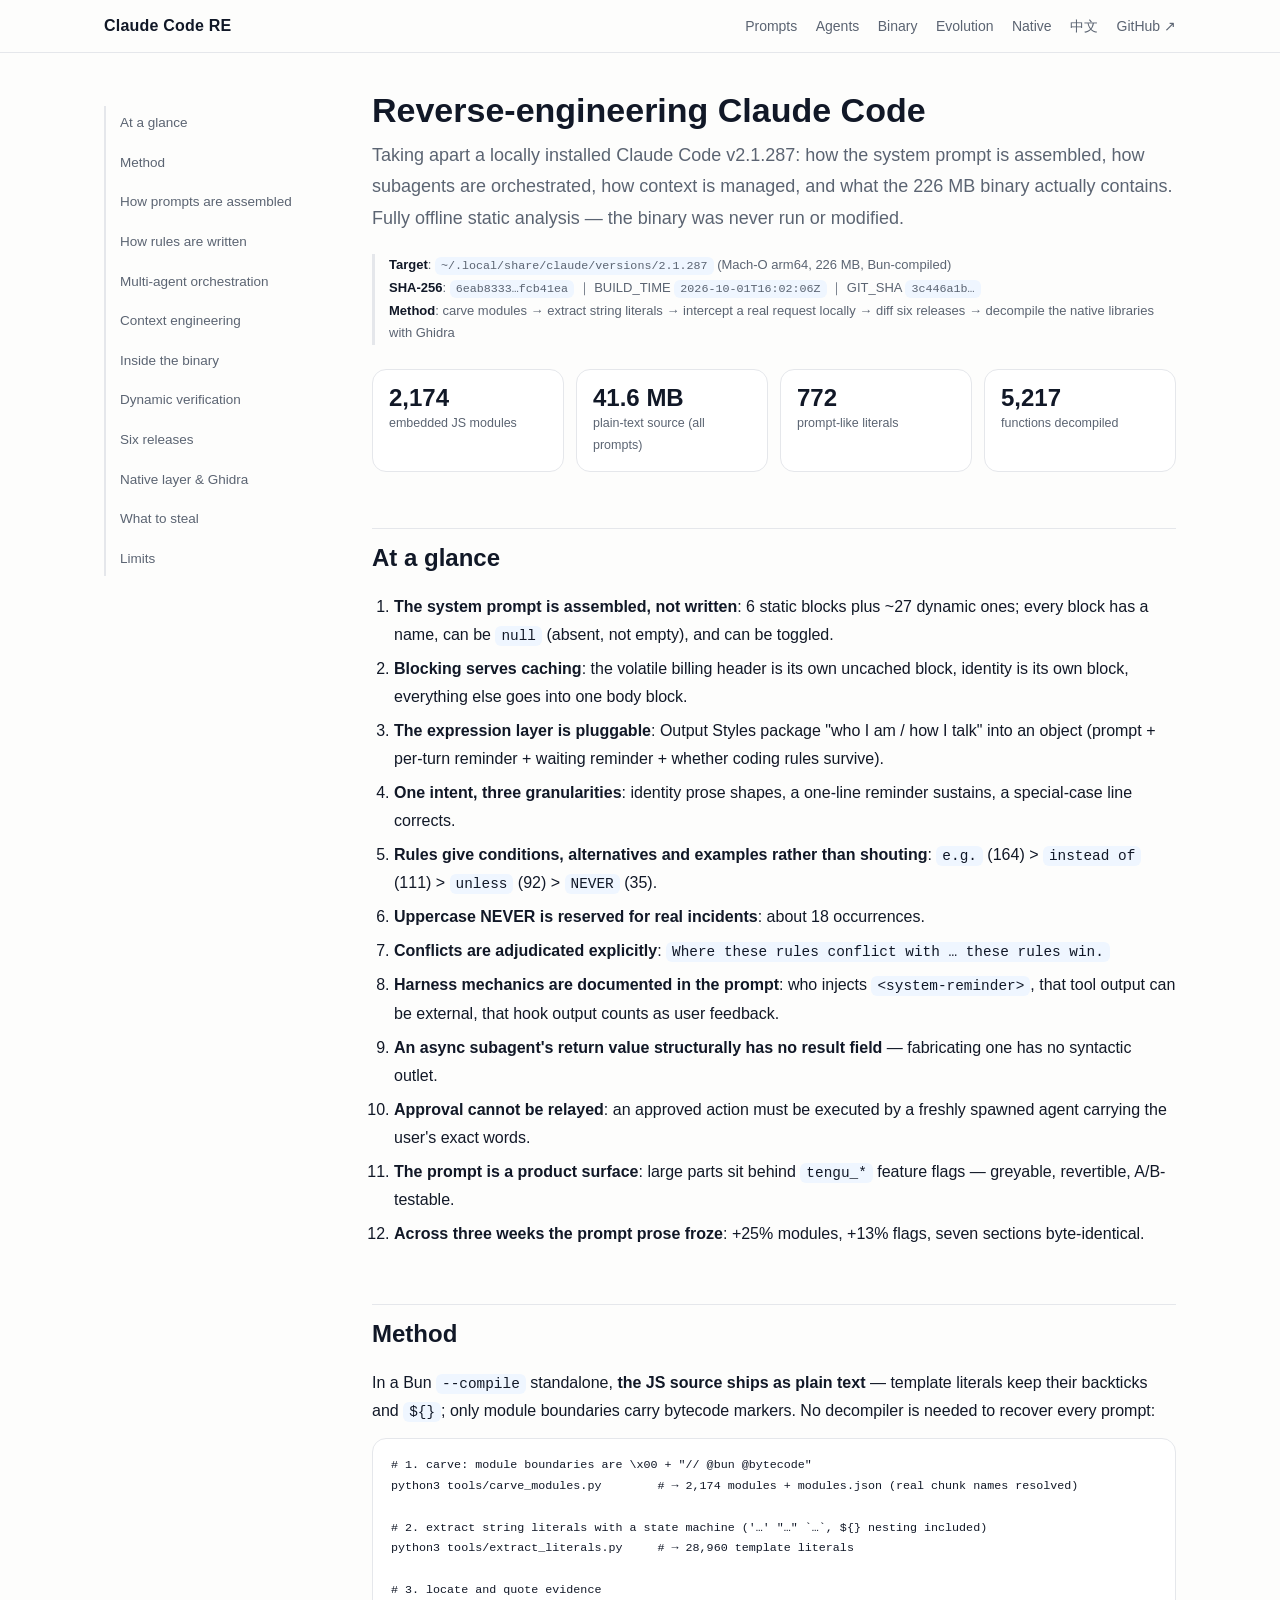
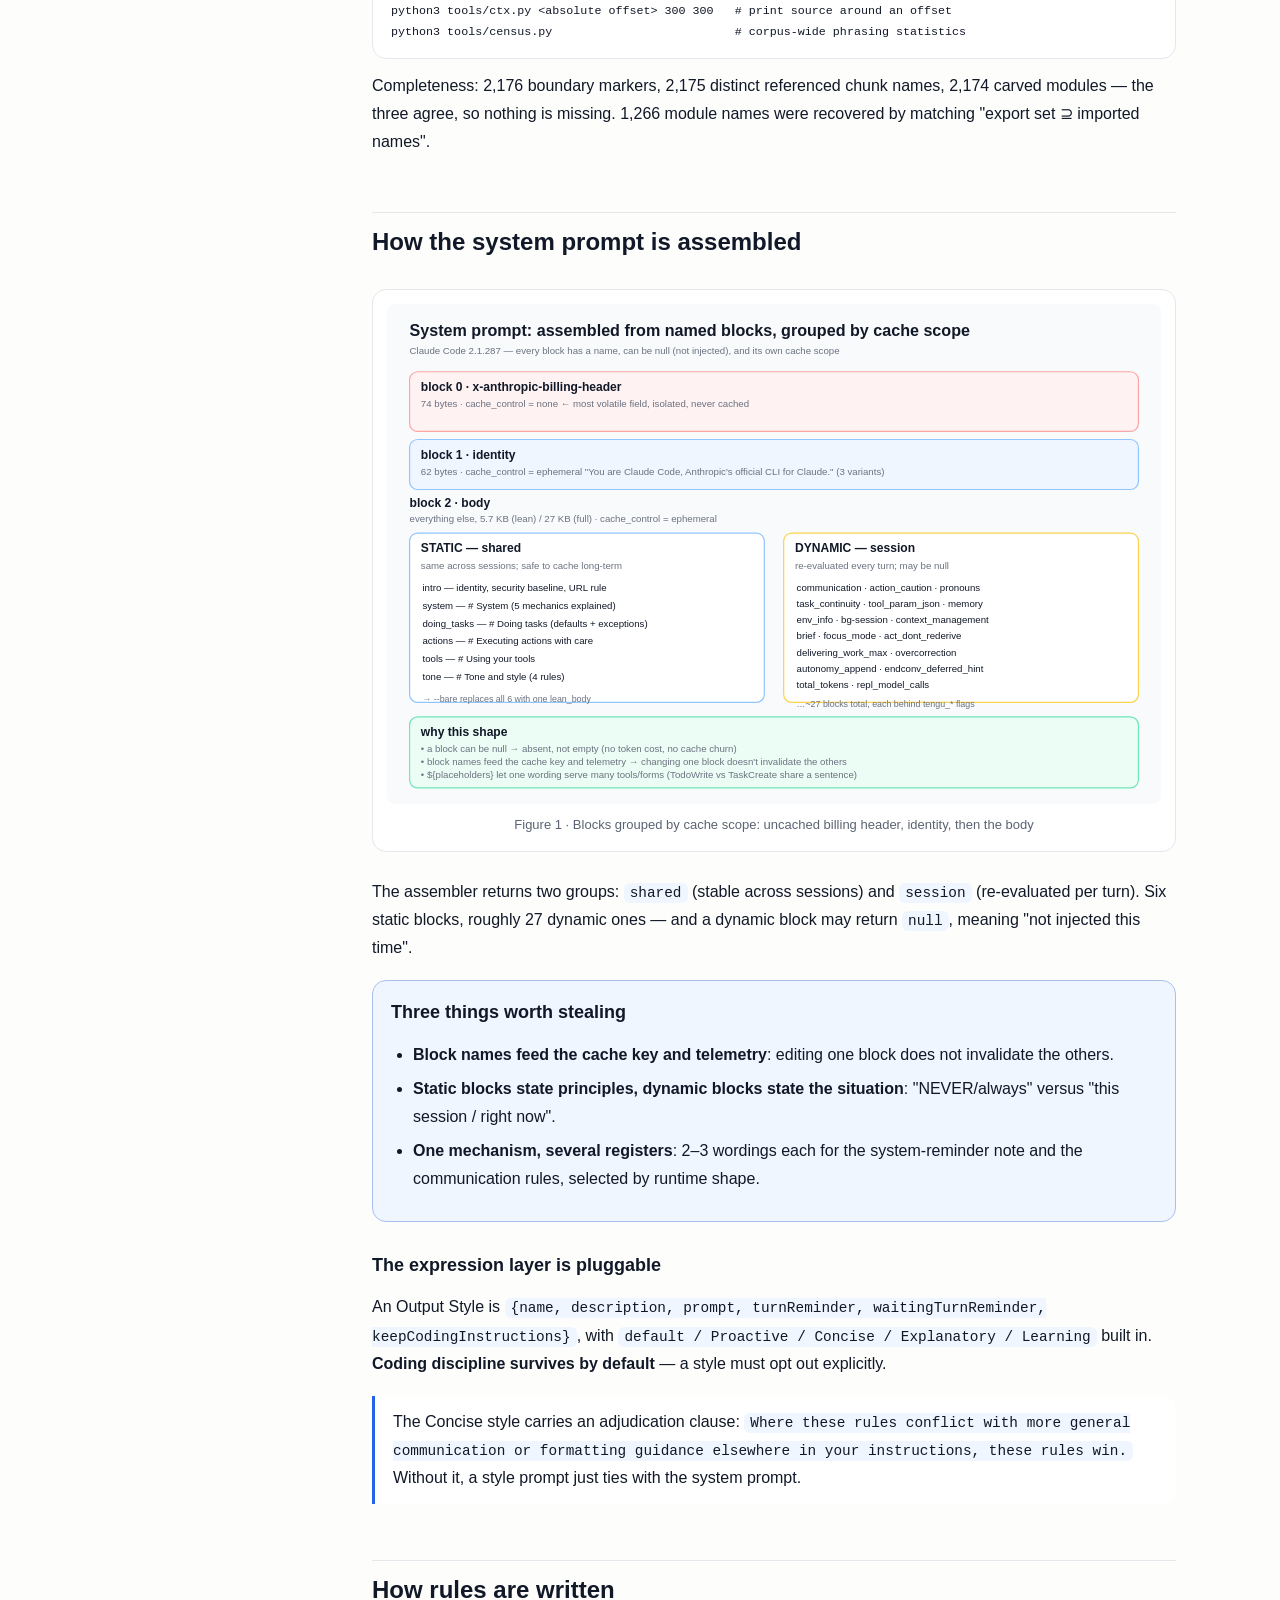
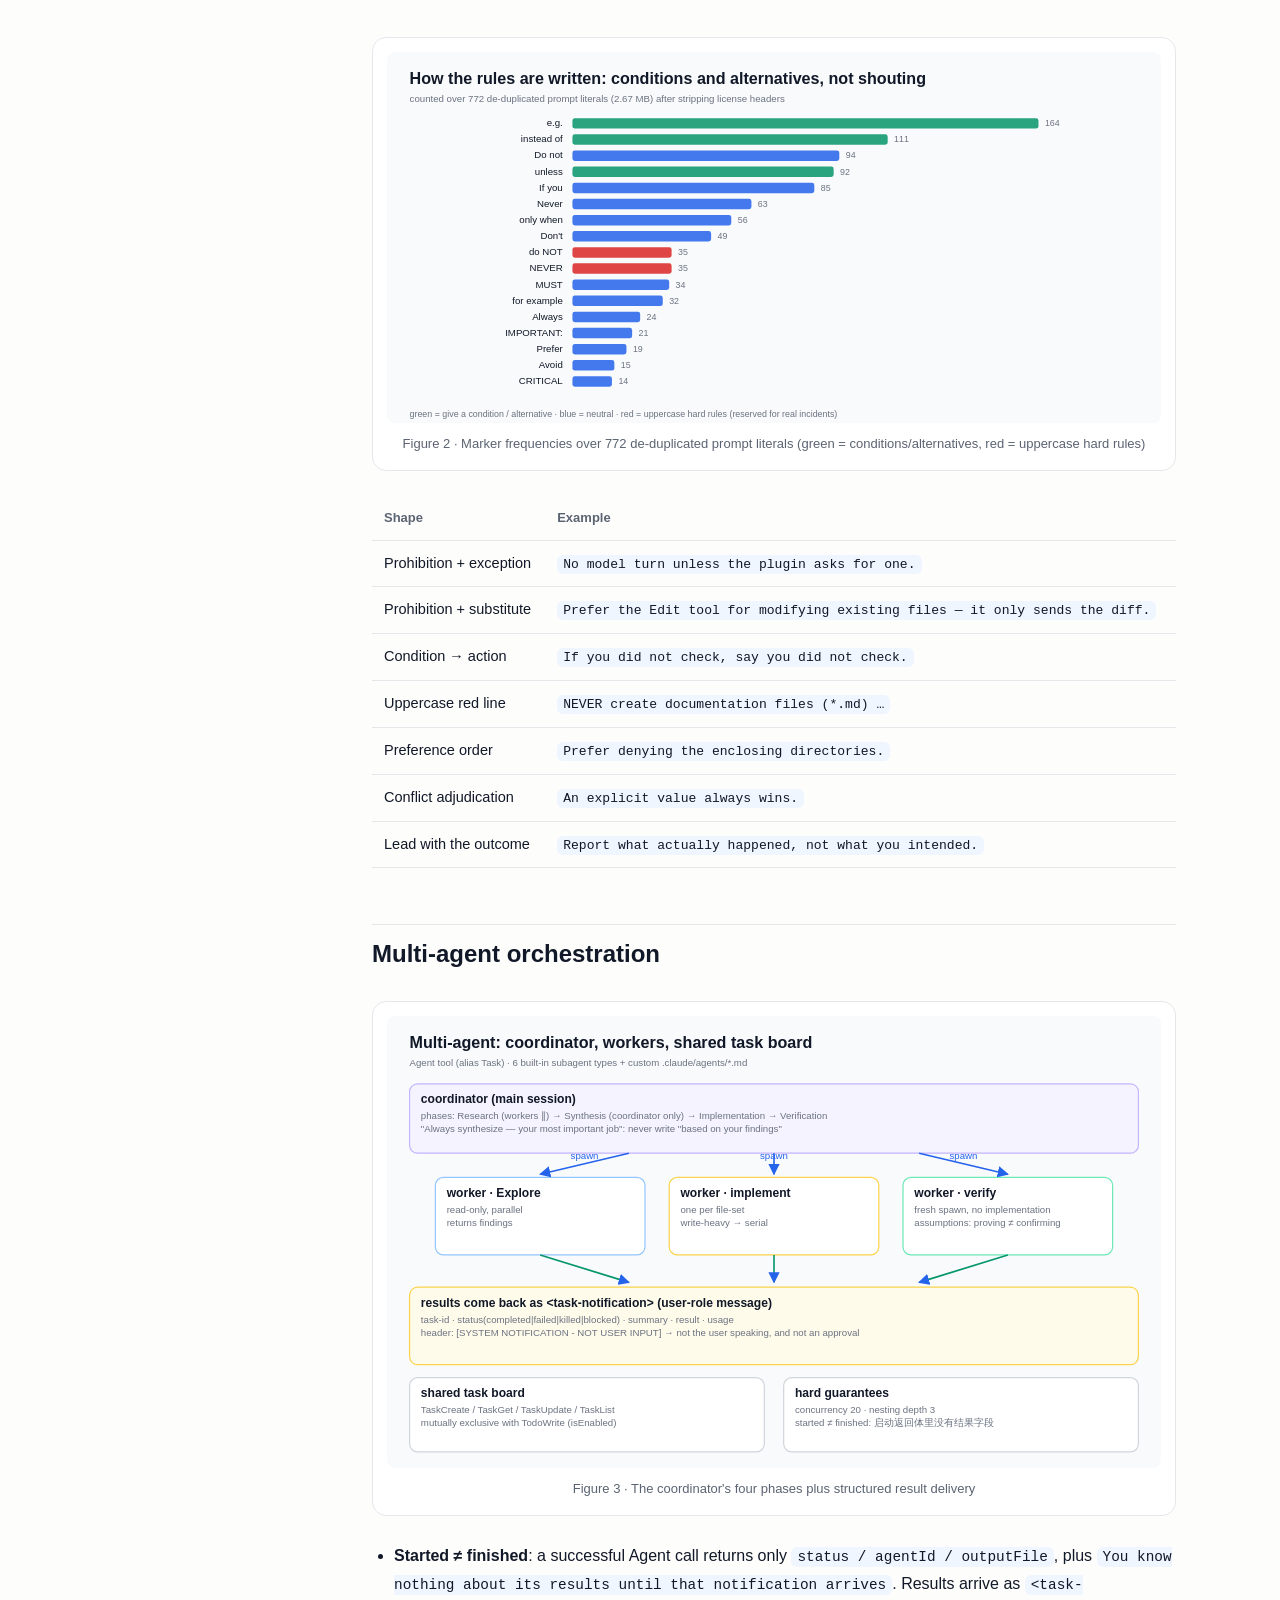
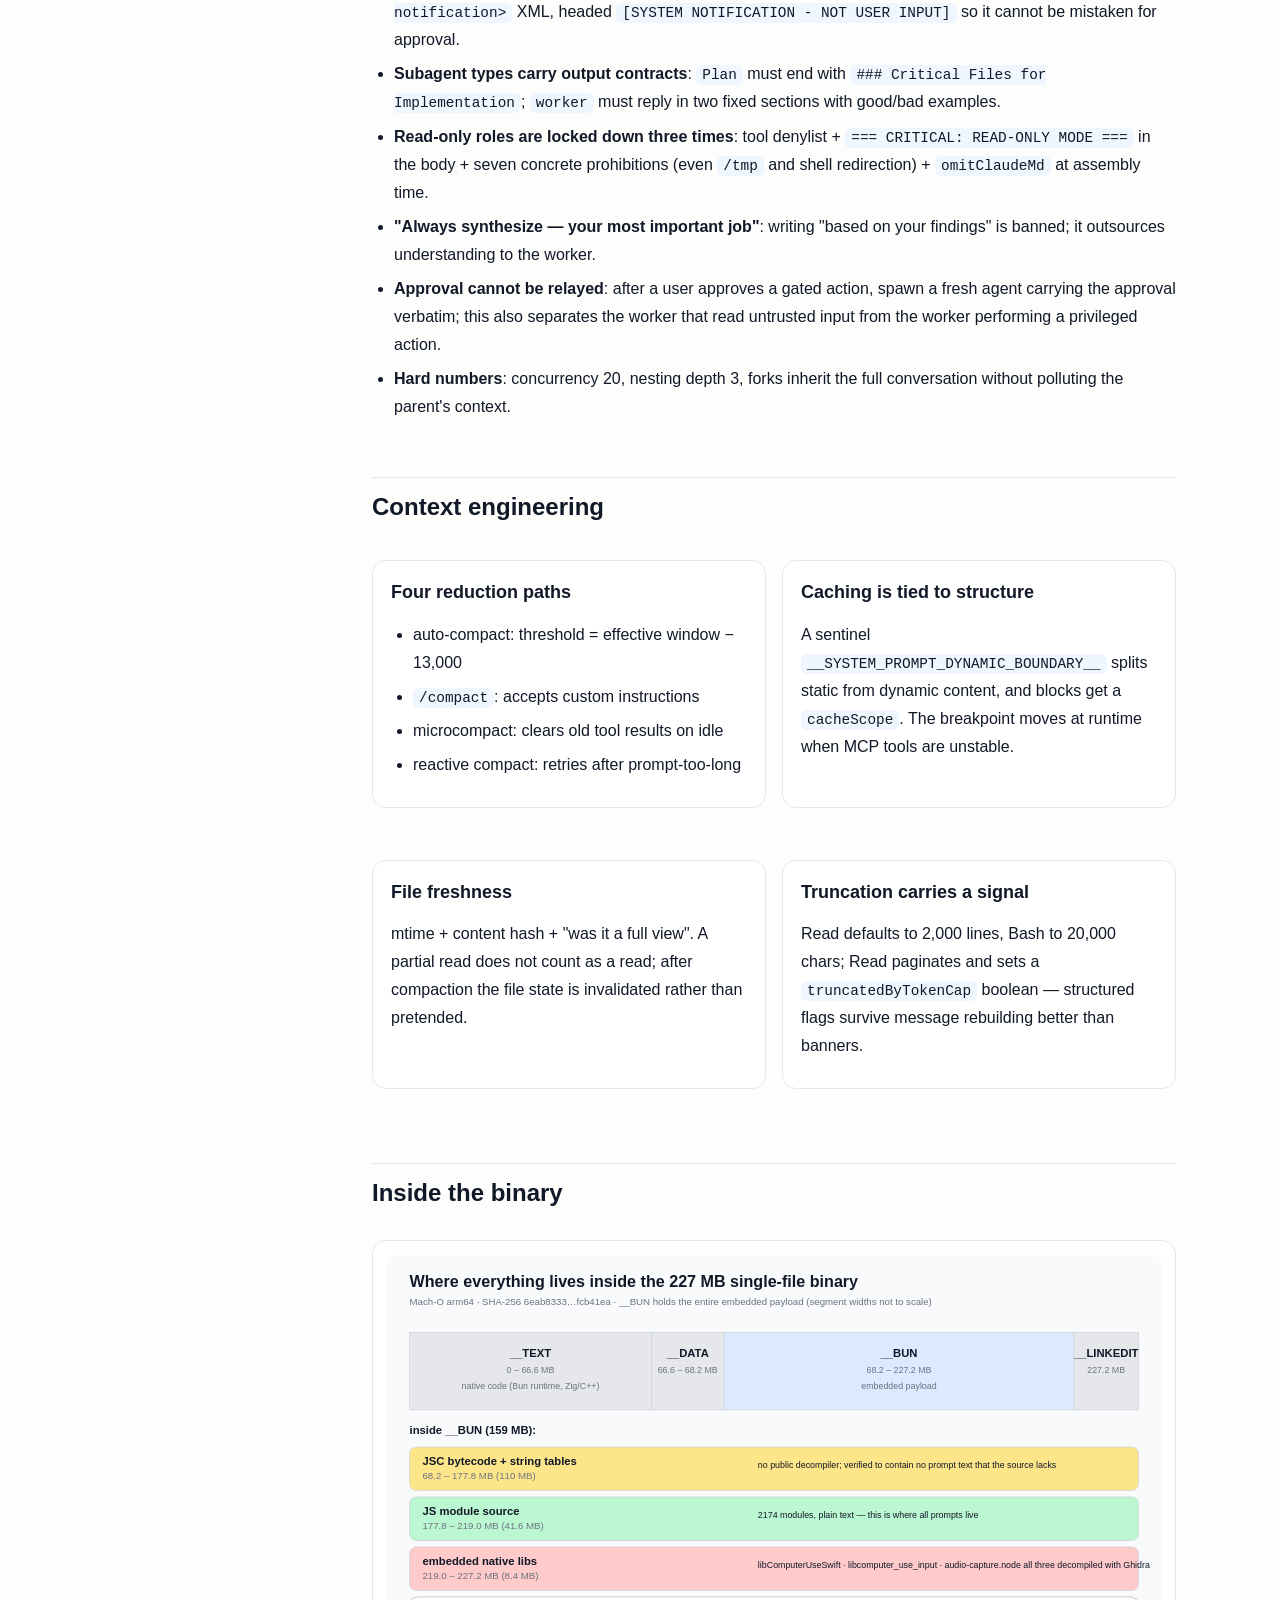
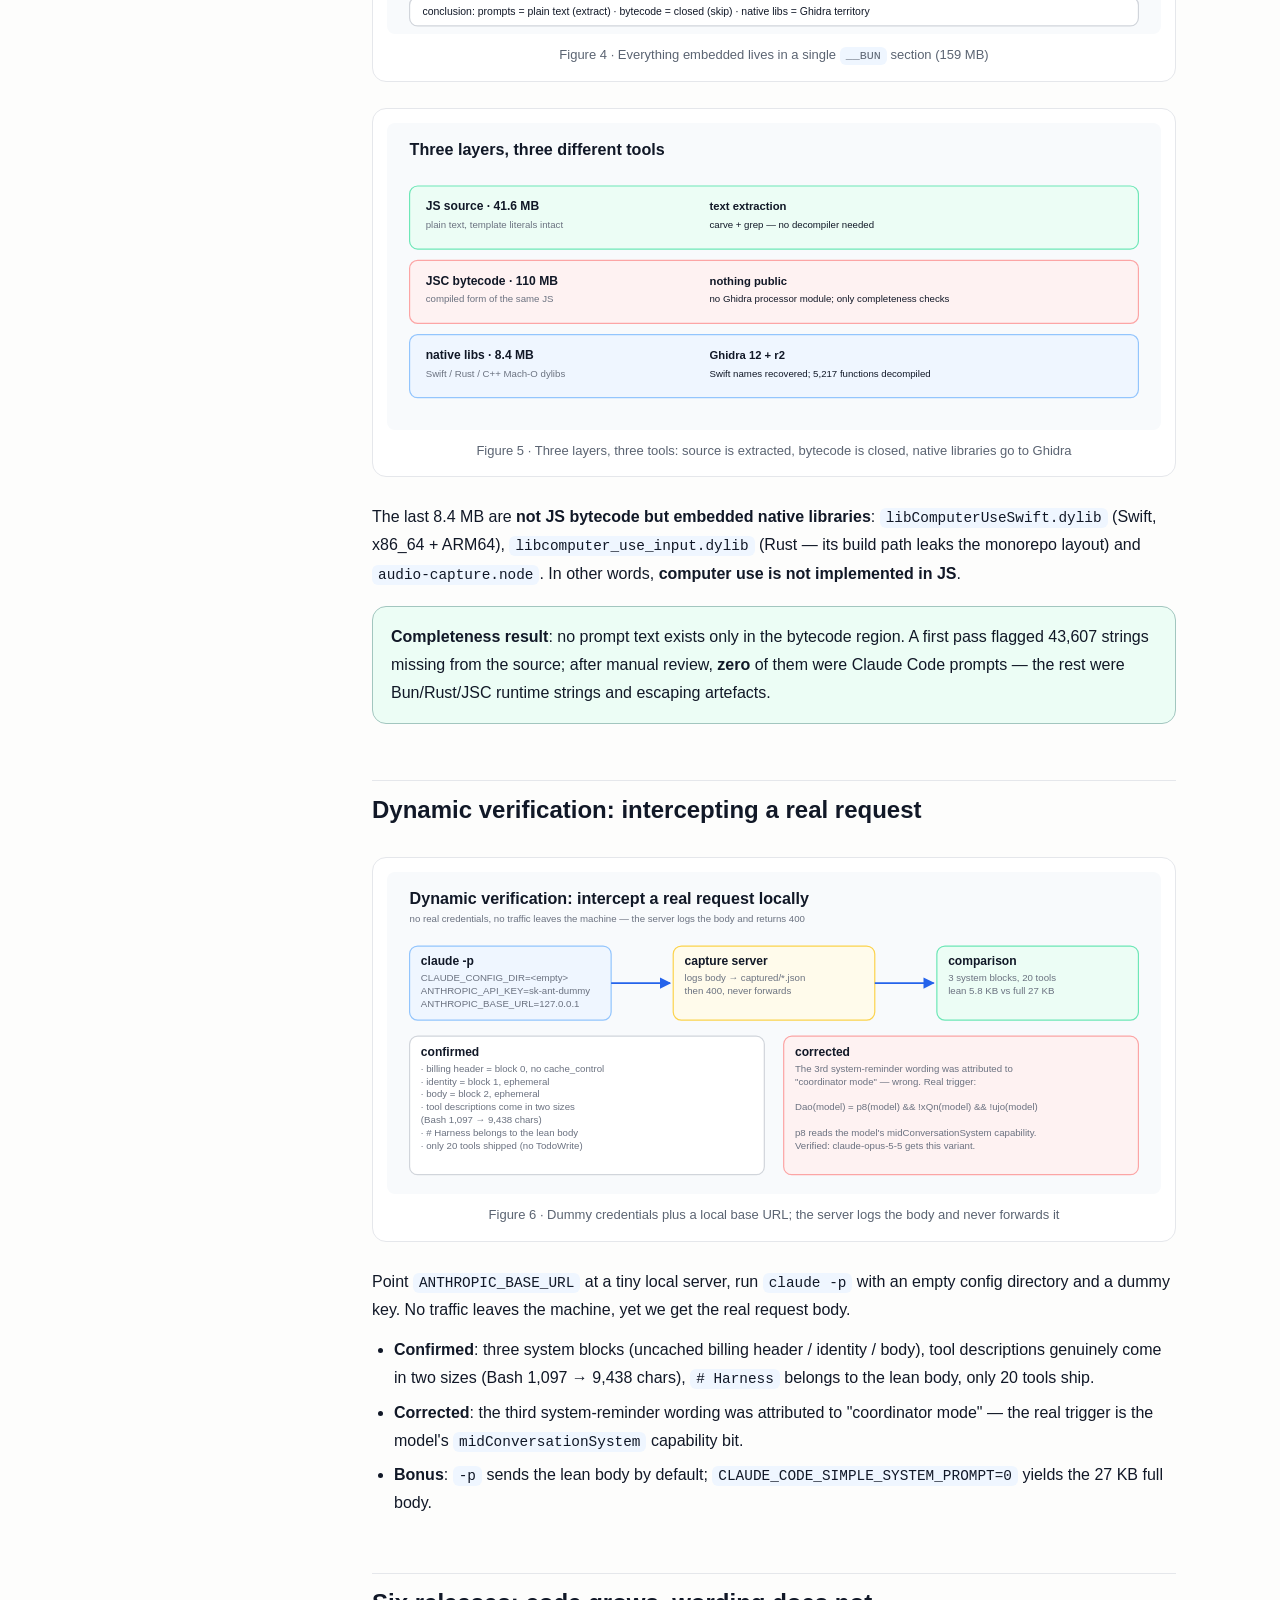
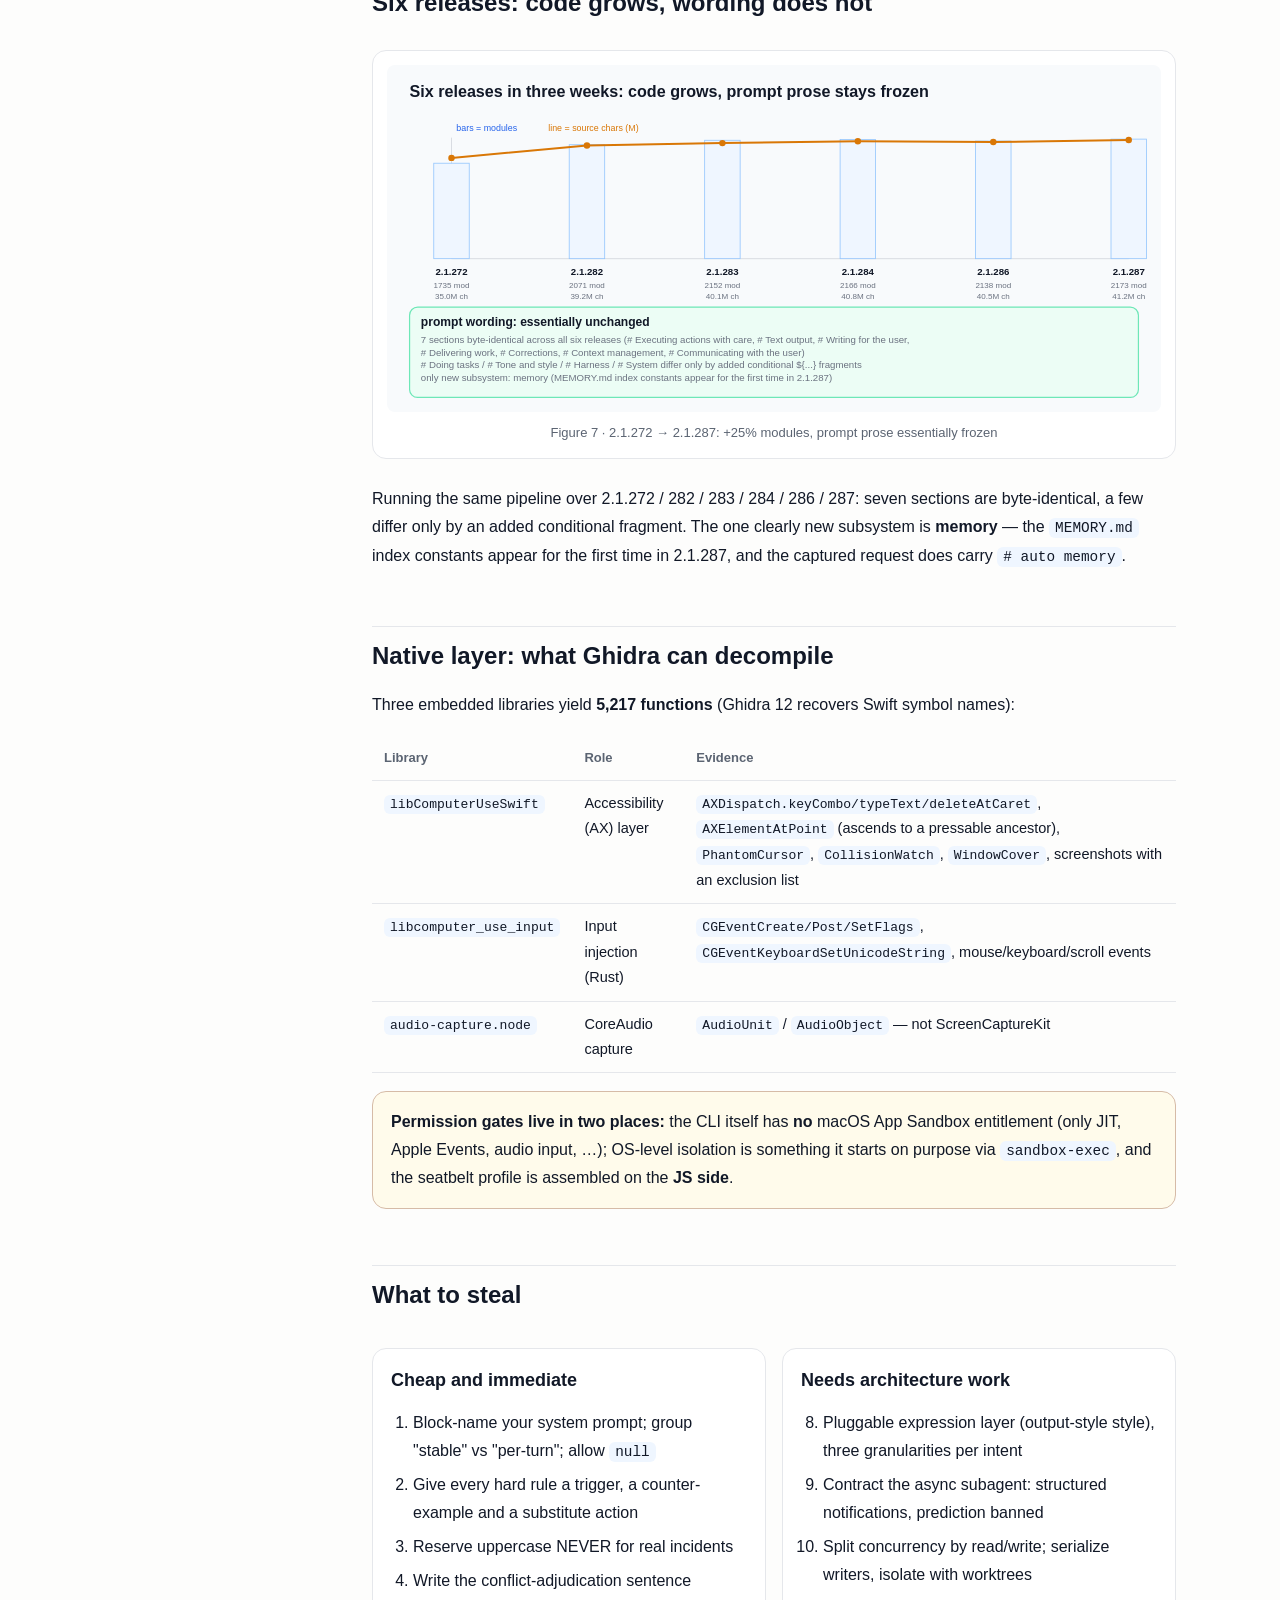
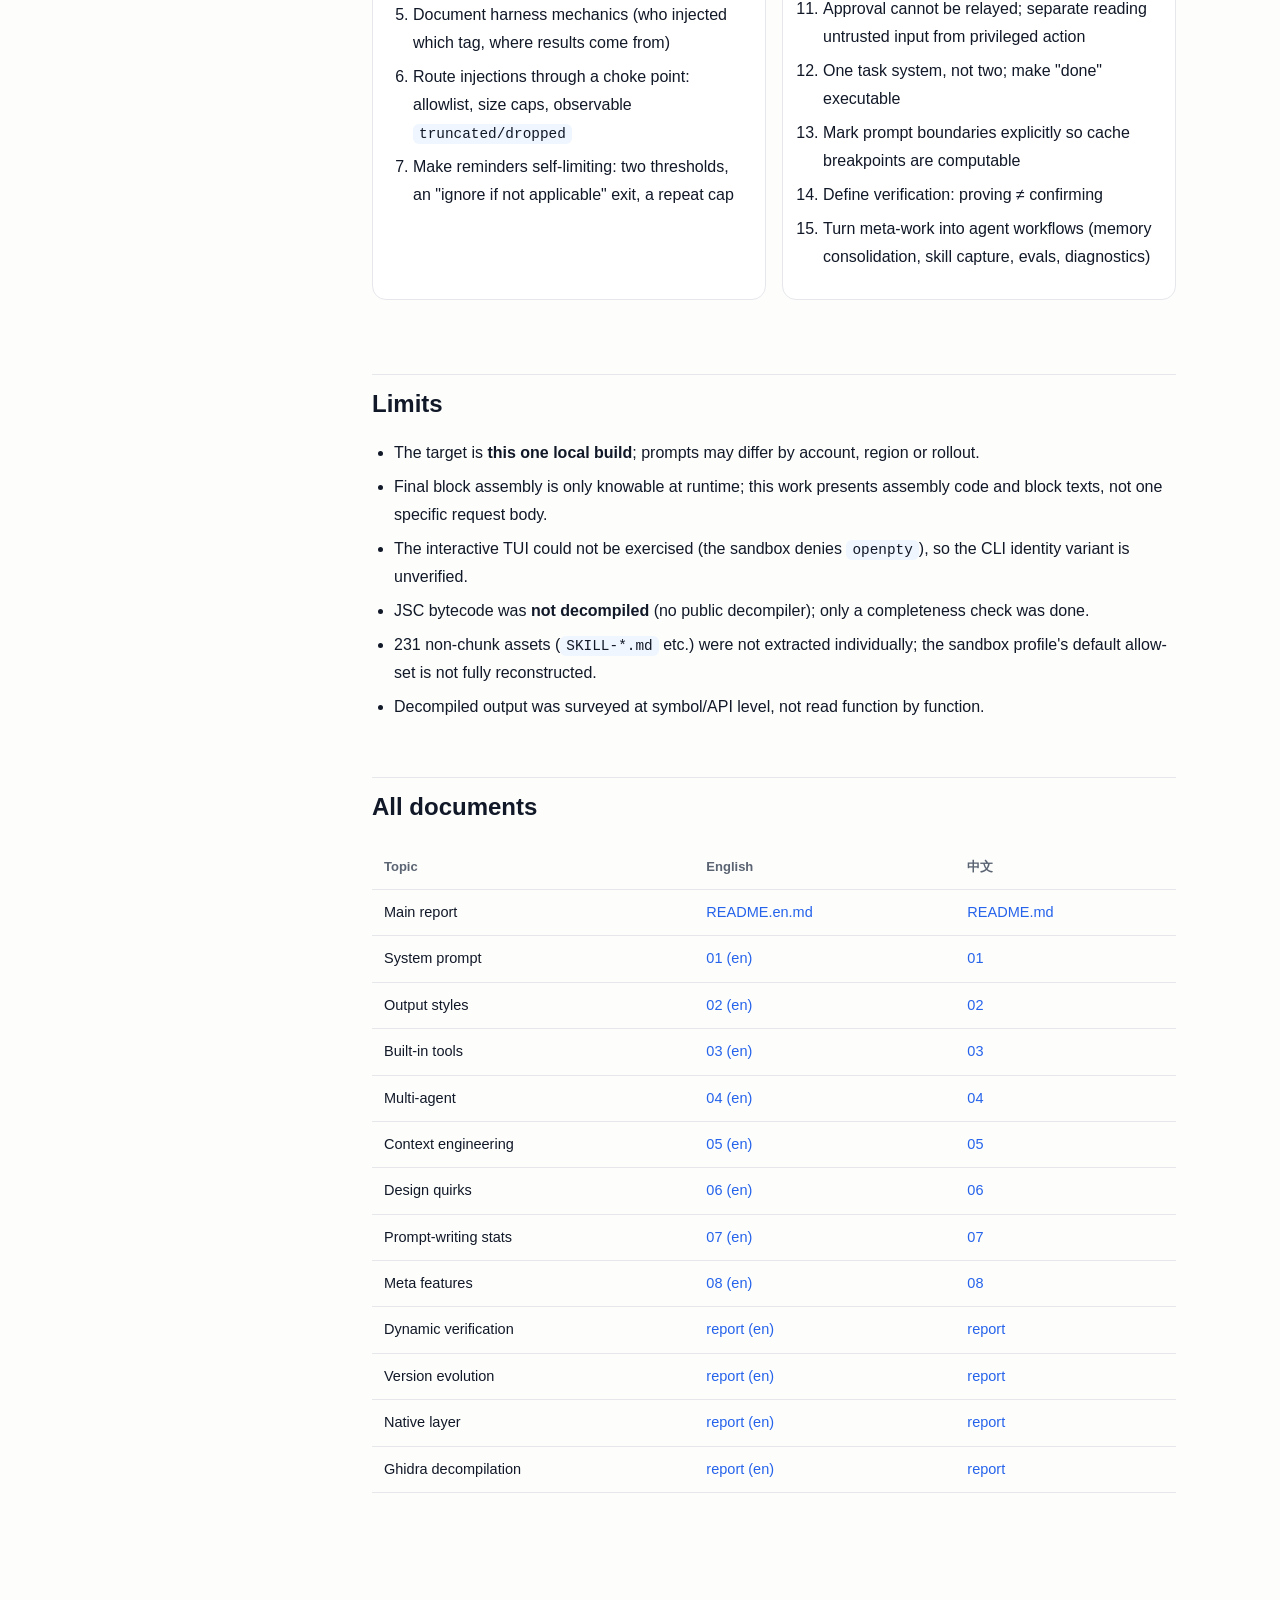
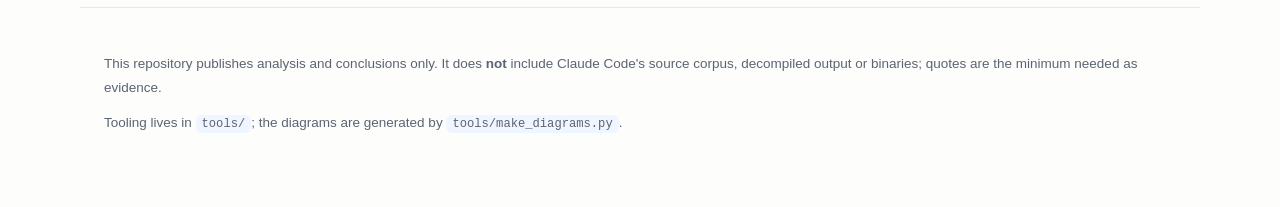
==== docs/en.html @ fc756595 "Reverse-engineering Claude Code v2.1.287: prompts, multi-agent design, native layer Full offline sta" ====
<!DOCTYPE html>
<html lang="en">
<head>
<meta charset="utf-8">
<meta name="viewport" content="width=device-width,initial-scale=1">
<title>Reverse-engineering Claude Code: prompts, multi-agent design, small clever decisions</title>
<meta name="description" content="A full offline reverse-engineering of the Claude Code v2.1.287 single-file binary: how the system prompt is assembled, how subagents are orchestrated, context engineering, and the native layer. With diagrams, cross-version diffs and reproducible tooling.">
<link rel="stylesheet" href="assets/style.css">
</head>
<body>
<header class="top"><div class="inner">
  <span class="brand">Claude Code RE</span>
  <span class="spacer"></span>
  <nav>
    <a href="#prompt">Prompts</a>
    <a href="#agents">Agents</a>
    <a href="#binary">Binary</a>
    <a href="#evolution">Evolution</a>
    <a href="#native">Native</a>
    <a href="index.html">中文</a>
    <a href="https://github.com/louisyeaaah/claude-code-re">GitHub ↗</a>
  </nav>
</div></header>

<div class="wrap">
<aside>
  <ol>
    <li><a href="#overview">At a glance</a></li>
    <li><a href="#method">Method</a></li>
    <li><a href="#prompt">How prompts are assembled</a></li>
    <li><a href="#patterns">How rules are written</a></li>
    <li><a href="#agents">Multi-agent orchestration</a></li>
    <li><a href="#context">Context engineering</a></li>
    <li><a href="#binary">Inside the binary</a></li>
    <li><a href="#dynamic">Dynamic verification</a></li>
    <li><a href="#evolution">Six releases</a></li>
    <li><a href="#native">Native layer &amp; Ghidra</a></li>
    <li><a href="#lessons">What to steal</a></li>
    <li><a href="#limits">Limits</a></li>
  </ol>
</aside>

<main>
<h1>Reverse-engineering Claude Code</h1>
<p class="lede">Taking apart a locally installed Claude Code v2.1.287: how the system prompt is assembled, how subagents are orchestrated, how context is managed, and what the 226 MB binary actually contains. Fully offline static analysis — the binary was never run or modified.</p>

<div class="meta">
  <b>Target</b>: <code>~/.local/share/claude/versions/2.1.287</code> (Mach-O arm64, 226 MB, Bun-compiled)<br>
  <b>SHA-256</b>: <code>6eab8333…fcb41ea</code> ｜ BUILD_TIME <code>2026-10-01T16:02:06Z</code> ｜ GIT_SHA <code>3c446a1b…</code><br>
  <b>Method</b>: carve modules → extract string literals → intercept a real request locally → diff six releases → decompile the native libraries with Ghidra
</div>

<div class="stats">
  <div class="stat"><div class="n">2,174</div><div class="k">embedded JS modules</div></div>
  <div class="stat"><div class="n">41.6 MB</div><div class="k">plain-text source (all prompts)</div></div>
  <div class="stat"><div class="n">772</div><div class="k">prompt-like literals</div></div>
  <div class="stat"><div class="n">5,217</div><div class="k">functions decompiled</div></div>
</div>

<h2 id="overview">At a glance</h2>
<ol>
  <li><b>The system prompt is assembled, not written</b>: 6 static blocks plus ~27 dynamic ones; every block has a name, can be <code>null</code> (absent, not empty), and can be toggled.</li>
  <li><b>Blocking serves caching</b>: the volatile billing header is its own uncached block, identity is its own block, everything else goes into one body block.</li>
  <li><b>The expression layer is pluggable</b>: Output Styles package "who I am / how I talk" into an object (prompt + per-turn reminder + waiting reminder + whether coding rules survive).</li>
  <li><b>One intent, three granularities</b>: identity prose shapes, a one-line reminder sustains, a special-case line corrects.</li>
  <li><b>Rules give conditions, alternatives and examples rather than shouting</b>: <code>e.g.</code> (164) &gt; <code>instead of</code> (111) &gt; <code>unless</code> (92) &gt; <code>NEVER</code> (35).</li>
  <li><b>Uppercase NEVER is reserved for real incidents</b>: about 18 occurrences.</li>
  <li><b>Conflicts are adjudicated explicitly</b>: <code>Where these rules conflict with … these rules win.</code></li>
  <li><b>Harness mechanics are documented in the prompt</b>: who injects <code>&lt;system-reminder&gt;</code>, that tool output can be external, that hook output counts as user feedback.</li>
  <li><b>An async subagent's return value structurally has no result field</b> — fabricating one has no syntactic outlet.</li>
  <li><b>Approval cannot be relayed</b>: an approved action must be executed by a freshly spawned agent carrying the user's exact words.</li>
  <li><b>The prompt is a product surface</b>: large parts sit behind <code>tengu_*</code> feature flags — greyable, revertible, A/B-testable.</li>
  <li><b>Across three weeks the prompt prose froze</b>: +25% modules, +13% flags, seven sections byte-identical.</li>
</ol>

<h2 id="method">Method</h2>
<p>In a Bun <code>--compile</code> standalone, <b>the JS source ships as plain text</b> — template literals keep their backticks and <code>${}</code>; only module boundaries carry bytecode markers. No decompiler is needed to recover every prompt:</p>
<pre><code># 1. carve: module boundaries are \x00 + "// @bun @bytecode"
python3 tools/carve_modules.py        # → 2,174 modules + modules.json (real chunk names resolved)

# 2. extract string literals with a state machine ('…' "…" `…`, ${} nesting included)
python3 tools/extract_literals.py     # → 28,960 template literals

# 3. locate and quote evidence
python3 tools/ctx.py &lt;absolute offset&gt; 300 300   # print source around an offset
python3 tools/census.py                          # corpus-wide phrasing statistics</code></pre>
<p>Completeness: 2,176 boundary markers, 2,175 distinct referenced chunk names, 2,174 carved modules — the three agree, so nothing is missing. 1,266 module names were recovered by matching "export set ⊇ imported names".</p>

<h2 id="prompt">How the system prompt is assembled</h2>
<figure>
  <img src="assets/01-prompt-assembly.svg" alt="Block assembly and cache scopes of the system prompt">
  <figcaption>Figure 1 · Blocks grouped by cache scope: uncached billing header, identity, then the body</figcaption>
</figure>
<p>The assembler returns two groups: <code>shared</code> (stable across sessions) and <code>session</code> (re-evaluated per turn). Six static blocks, roughly 27 dynamic ones — and a dynamic block may return <code>null</code>, meaning "not injected this time".</p>
<div class="card accent">
  <h3>Three things worth stealing</h3>
  <ul>
    <li><b>Block names feed the cache key and telemetry</b>: editing one block does not invalidate the others.</li>
    <li><b>Static blocks state principles, dynamic blocks state the situation</b>: "NEVER/always" versus "this session / right now".</li>
    <li><b>One mechanism, several registers</b>: 2–3 wordings each for the system-reminder note and the communication rules, selected by runtime shape.</li>
  </ul>
</div>

<h3>The expression layer is pluggable</h3>
<p>An Output Style is <code>{name, description, prompt, turnReminder, waitingTurnReminder, keepCodingInstructions}</code>, with <code>default / Proactive / Concise / Explanatory / Learning</code> built in. <b>Coding discipline survives by default</b> — a style must opt out explicitly.</p>
<blockquote>The Concise style carries an adjudication clause: <code>Where these rules conflict with more general communication or formatting guidance elsewhere in your instructions, these rules win.</code> Without it, a style prompt just ties with the system prompt.</blockquote>

<h2 id="patterns">How rules are written</h2>
<figure>
  <img src="assets/06-prompt-patterns.svg" alt="Frequency of instruction markers across the prompt corpus">
  <figcaption>Figure 2 · Marker frequencies over 772 de-duplicated prompt literals (green = conditions/alternatives, red = uppercase hard rules)</figcaption>
</figure>
<table>
  <thead><tr><th>Shape</th><th>Example</th></tr></thead>
  <tbody>
    <tr><td>Prohibition + exception</td><td><code>No model turn unless the plugin asks for one.</code></td></tr>
    <tr><td>Prohibition + substitute</td><td><code>Prefer the Edit tool for modifying existing files — it only sends the diff.</code></td></tr>
    <tr><td>Condition → action</td><td><code>If you did not check, say you did not check.</code></td></tr>
    <tr><td>Uppercase red line</td><td><code>NEVER create documentation files (*.md) …</code></td></tr>
    <tr><td>Preference order</td><td><code>Prefer denying the enclosing directories.</code></td></tr>
    <tr><td>Conflict adjudication</td><td><code>An explicit value always wins.</code></td></tr>
    <tr><td>Lead with the outcome</td><td><code>Report what actually happened, not what you intended.</code></td></tr>
  </tbody>
</table>

<h2 id="agents">Multi-agent orchestration</h2>
<figure>
  <img src="assets/02-multi-agent.svg" alt="Coordinator and worker orchestration">
  <figcaption>Figure 3 · The coordinator's four phases plus structured result delivery</figcaption>
</figure>
<ul>
  <li><b>Started ≠ finished</b>: a successful Agent call returns only <code>status / agentId / outputFile</code>, plus <code>You know nothing about its results until that notification arrives</code>. Results arrive as <code>&lt;task-notification&gt;</code> XML, headed <code>[SYSTEM NOTIFICATION - NOT USER INPUT]</code> so it cannot be mistaken for approval.</li>
  <li><b>Subagent types carry output contracts</b>: <code>Plan</code> must end with <code>### Critical Files for Implementation</code>; <code>worker</code> must reply in two fixed sections with good/bad examples.</li>
  <li><b>Read-only roles are locked down three times</b>: tool denylist + <code>=== CRITICAL: READ-ONLY MODE ===</code> in the body + seven concrete prohibitions (even <code>/tmp</code> and shell redirection) + <code>omitClaudeMd</code> at assembly time.</li>
  <li><b>"Always synthesize — your most important job"</b>: writing "based on your findings" is banned; it outsources understanding to the worker.</li>
  <li><b>Approval cannot be relayed</b>: after a user approves a gated action, spawn a fresh agent carrying the approval verbatim; this also separates the worker that read untrusted input from the worker performing a privileged action.</li>
  <li><b>Hard numbers</b>: concurrency 20, nesting depth 3, forks inherit the full conversation without polluting the parent's context.</li>
</ul>

<h2 id="context">Context engineering</h2>
<div class="grid2">
  <div class="card">
    <h3>Four reduction paths</h3>
    <ul>
      <li>auto-compact: threshold = effective window − 13,000</li>
      <li><code>/compact</code>: accepts custom instructions</li>
      <li>microcompact: clears old tool results on idle</li>
      <li>reactive compact: retries after prompt-too-long</li>
    </ul>
  </div>
  <div class="card">
    <h3>Caching is tied to structure</h3>
    <p>A sentinel <code>__SYSTEM_PROMPT_DYNAMIC_BOUNDARY__</code> splits static from dynamic content, and blocks get a <code>cacheScope</code>. The breakpoint moves at runtime when MCP tools are unstable.</p>
  </div>
  <div class="card">
    <h3>File freshness</h3>
    <p>mtime + content hash + "was it a full view". A partial read does not count as a read; after compaction the file state is invalidated rather than pretended.</p>
  </div>
  <div class="card">
    <h3>Truncation carries a signal</h3>
    <p>Read defaults to 2,000 lines, Bash to 20,000 chars; Read paginates and sets a <code>truncatedByTokenCap</code> boolean — structured flags survive message rebuilding better than banners.</p>
  </div>
</div>

<h2 id="binary">Inside the binary</h2>
<figure>
  <img src="assets/03-binary-layout.svg" alt="Mach-O segments and the three parts of __BUN">
  <figcaption>Figure 4 · Everything embedded lives in a single <code>__BUN</code> section (159 MB)</figcaption>
</figure>
<figure>
  <img src="assets/04-three-layers.svg" alt="Three layers and the tools each one needs">
  <figcaption>Figure 5 · Three layers, three tools: source is extracted, bytecode is closed, native libraries go to Ghidra</figcaption>
</figure>
<p>The last 8.4 MB are <b>not JS bytecode but embedded native libraries</b>: <code>libComputerUseSwift.dylib</code> (Swift, x86_64 + ARM64), <code>libcomputer_use_input.dylib</code> (Rust — its build path leaks the monorepo layout) and <code>audio-capture.node</code>. In other words, <b>computer use is not implemented in JS</b>.</p>
<div class="card good">
  <b>Completeness result</b>: no prompt text exists only in the bytecode region. A first pass flagged 43,607 strings missing from the source; after manual review, <b>zero</b> of them were Claude Code prompts — the rest were Bun/Rust/JSC runtime strings and escaping artefacts.
</div>

<h2 id="dynamic">Dynamic verification: intercepting a real request</h2>
<figure>
  <img src="assets/07-dynamic-verification.svg" alt="Intercepting a real request locally and comparing with the static reconstruction">
  <figcaption>Figure 6 · Dummy credentials plus a local base URL; the server logs the body and never forwards it</figcaption>
</figure>
<p>Point <code>ANTHROPIC_BASE_URL</code> at a tiny local server, run <code>claude -p</code> with an empty config directory and a dummy key. No traffic leaves the machine, yet we get the real request body.</p>
<ul>
  <li><b>Confirmed</b>: three system blocks (uncached billing header / identity / body), tool descriptions genuinely come in two sizes (Bash 1,097 → 9,438 chars), <code># Harness</code> belongs to the lean body, only 20 tools ship.</li>
  <li><b>Corrected</b>: the third system-reminder wording was attributed to "coordinator mode" — the real trigger is the model's <code>midConversationSystem</code> capability bit.</li>
  <li><b>Bonus</b>: <code>-p</code> sends the lean body by default; <code>CLAUDE_CODE_SIMPLE_SYSTEM_PROMPT=0</code> yields the 27 KB full body.</li>
</ul>

<h2 id="evolution">Six releases: code grows, wording does not</h2>
<figure>
  <img src="assets/05-evolution.svg" alt="Growth across six releases versus prompt stability">
  <figcaption>Figure 7 · 2.1.272 → 2.1.287: +25% modules, prompt prose essentially frozen</figcaption>
</figure>
<p>Running the same pipeline over 2.1.272 / 282 / 283 / 284 / 286 / 287: seven sections are byte-identical, a few differ only by an added conditional fragment. The one clearly new subsystem is <b>memory</b> — the <code>MEMORY.md</code> index constants appear for the first time in 2.1.287, and the captured request does carry <code># auto memory</code>.</p>

<h2 id="native">Native layer: what Ghidra can decompile</h2>
<p>Three embedded libraries yield <b>5,217 functions</b> (Ghidra 12 recovers Swift symbol names):</p>
<table>
  <thead><tr><th>Library</th><th>Role</th><th>Evidence</th></tr></thead>
  <tbody>
    <tr><td><code>libComputerUseSwift</code></td><td>Accessibility (AX) layer</td><td><code>AXDispatch.keyCombo/typeText/deleteAtCaret</code>, <code>AXElementAtPoint</code> (ascends to a pressable ancestor), <code>PhantomCursor</code>, <code>CollisionWatch</code>, <code>WindowCover</code>, screenshots with an exclusion list</td></tr>
    <tr><td><code>libcomputer_use_input</code></td><td>Input injection (Rust)</td><td><code>CGEventCreate/Post/SetFlags</code>, <code>CGEventKeyboardSetUnicodeString</code>, mouse/keyboard/scroll events</td></tr>
    <tr><td><code>audio-capture.node</code></td><td>CoreAudio capture</td><td><code>AudioUnit</code> / <code>AudioObject</code> — not ScreenCaptureKit</td></tr>
  </tbody>
</table>
<div class="card warn">
  <b>Permission gates live in two places:</b> the CLI itself has <b>no</b> macOS App Sandbox entitlement (only JIT, Apple Events, audio input, …); OS-level isolation is something it starts on purpose via <code>sandbox-exec</code>, and the seatbelt profile is assembled on the <b>JS side</b>.
</div>

<h2 id="lessons">What to steal</h2>
<div class="grid2">
  <div class="card">
    <h3>Cheap and immediate</h3>
    <ol>
      <li>Block-name your system prompt; group "stable" vs "per-turn"; allow <code>null</code></li>
      <li>Give every hard rule a trigger, a counter-example and a substitute action</li>
      <li>Reserve uppercase NEVER for real incidents</li>
      <li>Write the conflict-adjudication sentence</li>
      <li>Document harness mechanics (who injected which tag, where results come from)</li>
      <li>Route injections through a choke point: allowlist, size caps, observable <code>truncated/dropped</code></li>
      <li>Make reminders self-limiting: two thresholds, an "ignore if not applicable" exit, a repeat cap</li>
    </ol>
  </div>
  <div class="card">
    <h3>Needs architecture work</h3>
    <ol start="8">
      <li>Pluggable expression layer (output-style style), three granularities per intent</li>
      <li>Contract the async subagent: structured notifications, prediction banned</li>
      <li>Split concurrency by read/write; serialize writers, isolate with worktrees</li>
      <li>Approval cannot be relayed; separate reading untrusted input from privileged action</li>
      <li>One task system, not two; make "done" executable</li>
      <li>Mark prompt boundaries explicitly so cache breakpoints are computable</li>
      <li>Define verification: proving ≠ confirming</li>
      <li>Turn meta-work into agent workflows (memory consolidation, skill capture, evals, diagnostics)</li>
    </ol>
  </div>
</div>

<h2 id="limits">Limits</h2>
<ul>
  <li>The target is <b>this one local build</b>; prompts may differ by account, region or rollout.</li>
  <li>Final block assembly is only knowable at runtime; this work presents assembly code and block texts, not one specific request body.</li>
  <li>The interactive TUI could not be exercised (the sandbox denies <code>openpty</code>), so the CLI identity variant is unverified.</li>
  <li>JSC bytecode was <b>not decompiled</b> (no public decompiler); only a completeness check was done.</li>
  <li>231 non-chunk assets (<code>SKILL-*.md</code> etc.) were not extracted individually; the sandbox profile's default allow-set is not fully reconstructed.</li>
  <li>Decompiled output was surveyed at symbol/API level, not read function by function.</li>
</ul>

<h2>All documents</h2>
<table>
  <thead><tr><th>Topic</th><th>English</th><th>中文</th></tr></thead>
  <tbody>
    <tr><td>Main report</td><td><a href="https://github.com/louisyeaaah/claude-code-re/blob/main/README.en.md">README.en.md</a></td><td><a href="https://github.com/louisyeaaah/claude-code-re/blob/main/README.md">README.md</a></td></tr>
    <tr><td>System prompt</td><td><a href="https://github.com/louisyeaaah/claude-code-re/blob/main/extracted/01-system-prompt.en.md">01 (en)</a></td><td><a href="https://github.com/louisyeaaah/claude-code-re/blob/main/extracted/01-system-prompt.md">01</a></td></tr>
    <tr><td>Output styles</td><td><a href="https://github.com/louisyeaaah/claude-code-re/blob/main/extracted/02-output-styles.en.md">02 (en)</a></td><td><a href="https://github.com/louisyeaaah/claude-code-re/blob/main/extracted/02-output-styles.md">02</a></td></tr>
    <tr><td>Built-in tools</td><td><a href="https://github.com/louisyeaaah/claude-code-re/blob/main/extracted/03-tools.en.md">03 (en)</a></td><td><a href="https://github.com/louisyeaaah/claude-code-re/blob/main/extracted/03-tools.md">03</a></td></tr>
    <tr><td>Multi-agent</td><td><a href="https://github.com/louisyeaaah/claude-code-re/blob/main/extracted/04-multi-agent.en.md">04 (en)</a></td><td><a href="https://github.com/louisyeaaah/claude-code-re/blob/main/extracted/04-multi-agent.md">04</a></td></tr>
    <tr><td>Context engineering</td><td><a href="https://github.com/louisyeaaah/claude-code-re/blob/main/extracted/05-context.en.md">05 (en)</a></td><td><a href="https://github.com/louisyeaaah/claude-code-re/blob/main/extracted/05-context.md">05</a></td></tr>
    <tr><td>Design quirks</td><td><a href="https://github.com/louisyeaaah/claude-code-re/blob/main/extracted/06-quirks.en.md">06 (en)</a></td><td><a href="https://github.com/louisyeaaah/claude-code-re/blob/main/extracted/06-quirks.md">06</a></td></tr>
    <tr><td>Prompt-writing stats</td><td><a href="https://github.com/louisyeaaah/claude-code-re/blob/main/extracted/07-prompt-writing-patterns.en.md">07 (en)</a></td><td><a href="https://github.com/louisyeaaah/claude-code-re/blob/main/extracted/07-prompt-writing-patterns.md">07</a></td></tr>
    <tr><td>Meta features</td><td><a href="https://github.com/louisyeaaah/claude-code-re/blob/main/extracted/08-meta-features.en.md">08 (en)</a></td><td><a href="https://github.com/louisyeaaah/claude-code-re/blob/main/extracted/08-meta-features.md">08</a></td></tr>
    <tr><td>Dynamic verification</td><td><a href="https://github.com/louisyeaaah/claude-code-re/blob/main/verify/REPORT-dynamic.en.md">report (en)</a></td><td><a href="https://github.com/louisyeaaah/claude-code-re/blob/main/verify/REPORT-dynamic.md">report</a></td></tr>
    <tr><td>Version evolution</td><td><a href="https://github.com/louisyeaaah/claude-code-re/blob/main/evolution/REPORT-evolution.en.md">report (en)</a></td><td><a href="https://github.com/louisyeaaah/claude-code-re/blob/main/evolution/REPORT-evolution.md">report</a></td></tr>
    <tr><td>Native layer</td><td><a href="https://github.com/louisyeaaah/claude-code-re/blob/main/verify/REPORT-native.en.md">report (en)</a></td><td><a href="https://github.com/louisyeaaah/claude-code-re/blob/main/verify/REPORT-native.md">report</a></td></tr>
    <tr><td>Ghidra decompilation</td><td><a href="https://github.com/louisyeaaah/claude-code-re/blob/main/verify/REPORT-ghidra.en.md">report (en)</a></td><td><a href="https://github.com/louisyeaaah/claude-code-re/blob/main/verify/REPORT-ghidra.md">report</a></td></tr>
  </tbody>
</table>

</main>
</div>

<footer>
  <p>This repository publishes analysis and conclusions only. It does <b>not</b> include Claude Code's source corpus, decompiled output or binaries; quotes are the minimum needed as evidence.</p>
  <p>Tooling lives in <code>tools/</code>; the diagrams are generated by <code>tools/make_diagrams.py</code>.</p>
</footer>
</body>
</html>
---- docs/assets/style.css ----
:root{
  --ink:#111827; --muted:#5b6472; --line:#e5e7eb; --bg:#fdfdfc; --card:#ffffff;
  --accent:#2563eb; --accent-soft:#eff6ff; --amber:#b45309; --amber-soft:#fffbeb;
  --green:#047857; --green-soft:#ecfdf5; --red:#b91c1c; --red-soft:#fef2f2;
  --radius:14px; --maxw:880px;
}
@media (prefers-color-scheme: dark){
  :root{
    --ink:#e8eaed; --muted:#9aa3af; --line:#2b3038; --bg:#0f1115; --card:#161a20;
    --accent:#7aa2f7; --accent-soft:#172033; --amber:#e0a458; --amber-soft:#241c10;
    --green:#6ee7b7; --green-soft:#12211b; --red:#f87171; --red-soft:#241314;
  }
}
*{box-sizing:border-box}
html{scroll-behavior:smooth}
body{
  margin:0; background:var(--bg); color:var(--ink);
  font:16px/1.75 -apple-system,BlinkMacSystemFont,"Segoe UI","PingFang SC","Hiragino Sans GB","Microsoft YaHei",Helvetica,Arial,sans-serif;
  -webkit-font-smoothing:antialiased;
}
a{color:var(--accent); text-decoration:none}
a:hover{text-decoration:underline}
code,pre{font-family:ui-monospace,SFMono-Regular,Menlo,Consolas,monospace}
code{background:var(--accent-soft); padding:2px 6px; border-radius:6px; font-size:.9em}
pre{background:var(--card); border:1px solid var(--line); border-radius:var(--radius); padding:16px 18px; overflow:auto; font-size:13px; line-height:1.6}
pre code{background:none; padding:0}

header.top{
  position:sticky; top:0; z-index:20; backdrop-filter:saturate(180%) blur(12px);
  background:color-mix(in srgb, var(--bg) 88%, transparent); border-bottom:1px solid var(--line);
}
.top .inner{max-width:1120px; margin:0 auto; padding:12px 24px; display:flex; align-items:center; gap:16px}
.top .brand{font-weight:700; letter-spacing:.2px}
.top .spacer{flex:1}
.top nav a{margin-left:14px; font-size:14px; color:var(--muted)}
.top nav a:hover{color:var(--accent)}

.wrap{max-width:1120px; margin:0 auto; padding:0 24px 96px; display:grid; grid-template-columns:220px 1fr; gap:48px}
@media (max-width:960px){ .wrap{grid-template-columns:1fr; gap:0} aside{display:none} }

aside{position:sticky; top:64px; align-self:start; padding-top:36px; font-size:13.5px}
aside ol{list-style:none; margin:0; padding:0; border-left:2px solid var(--line)}
aside li a{display:block; padding:5px 0 5px 14px; color:var(--muted); border-left:2px solid transparent; margin-left:-2px}
aside li a:hover{color:var(--accent); border-left-color:var(--accent); text-decoration:none}

main{padding-top:36px; min-width:0}
h1{font-size:34px; line-height:1.25; margin:0 0 8px}
h2{font-size:24px; margin:56px 0 14px; padding-top:8px; border-top:1px solid var(--line)}
h3{font-size:18px; margin:28px 0 8px}
p,ul,ol{margin:12px 0}
ul,ol{padding-left:22px}
li{margin:6px 0}
.lede{font-size:18px; color:var(--muted); margin:0 0 20px}
.meta{font-size:13px; color:var(--muted); border-left:3px solid var(--line); padding-left:14px; margin:18px 0 8px}
.meta b{color:var(--ink); font-weight:600}

.stats{display:grid; grid-template-columns:repeat(auto-fit,minmax(150px,1fr)); gap:12px; margin:24px 0}
.stat{background:var(--card); border:1px solid var(--line); border-radius:var(--radius); padding:14px 16px}
.stat .n{font-size:24px; font-weight:700; line-height:1.2}
.stat .k{font-size:12.5px; color:var(--muted)}

figure{margin:26px 0; background:var(--card); border:1px solid var(--line); border-radius:var(--radius); padding:14px}
figure img{width:100%; display:block; border-radius:8px}
figcaption{font-size:13px; color:var(--muted); margin-top:10px; text-align:center}

.card{background:var(--card); border:1px solid var(--line); border-radius:var(--radius); padding:16px 18px; margin:18px 0}
.card.accent{background:var(--accent-soft); border-color:color-mix(in srgb,var(--accent) 30%, var(--line))}
.card.warn{background:var(--amber-soft); border-color:color-mix(in srgb,var(--amber) 30%, var(--line))}
.card.good{background:var(--green-soft); border-color:color-mix(in srgb,var(--green) 30%, var(--line))}
.card.bad{background:var(--red-soft); border-color:color-mix(in srgb,var(--red) 30%, var(--line))}
.card h3{margin-top:0}

table{width:100%; border-collapse:collapse; margin:18px 0; font-size:14.5px}
th,td{border-bottom:1px solid var(--line); padding:10px 12px; text-align:left; vertical-align:top}
th{font-weight:600; color:var(--muted); font-size:13px; text-transform:none}
tbody tr:hover{background:color-mix(in srgb,var(--accent) 4%, transparent)}

blockquote{margin:18px 0; padding:12px 18px; border-left:3px solid var(--accent); background:var(--card); border-radius:0 var(--radius) var(--radius) 0; color:var(--ink)}
.pill{display:inline-block; font-size:12px; padding:2px 9px; border-radius:999px; background:var(--accent-soft); color:var(--accent); margin-right:6px}
.pill.g{background:var(--green-soft); color:var(--green)}
.pill.a{background:var(--amber-soft); color:var(--amber)}
.pill.r{background:var(--red-soft); color:var(--red)}

footer{max-width:1120px; margin:0 auto; padding:32px 24px 72px; color:var(--muted); font-size:13.5px; border-top:1px solid var(--line)}
.grid2{display:grid; grid-template-columns:1fr 1fr; gap:16px}
@media (max-width:720px){ .grid2{grid-template-columns:1fr} }
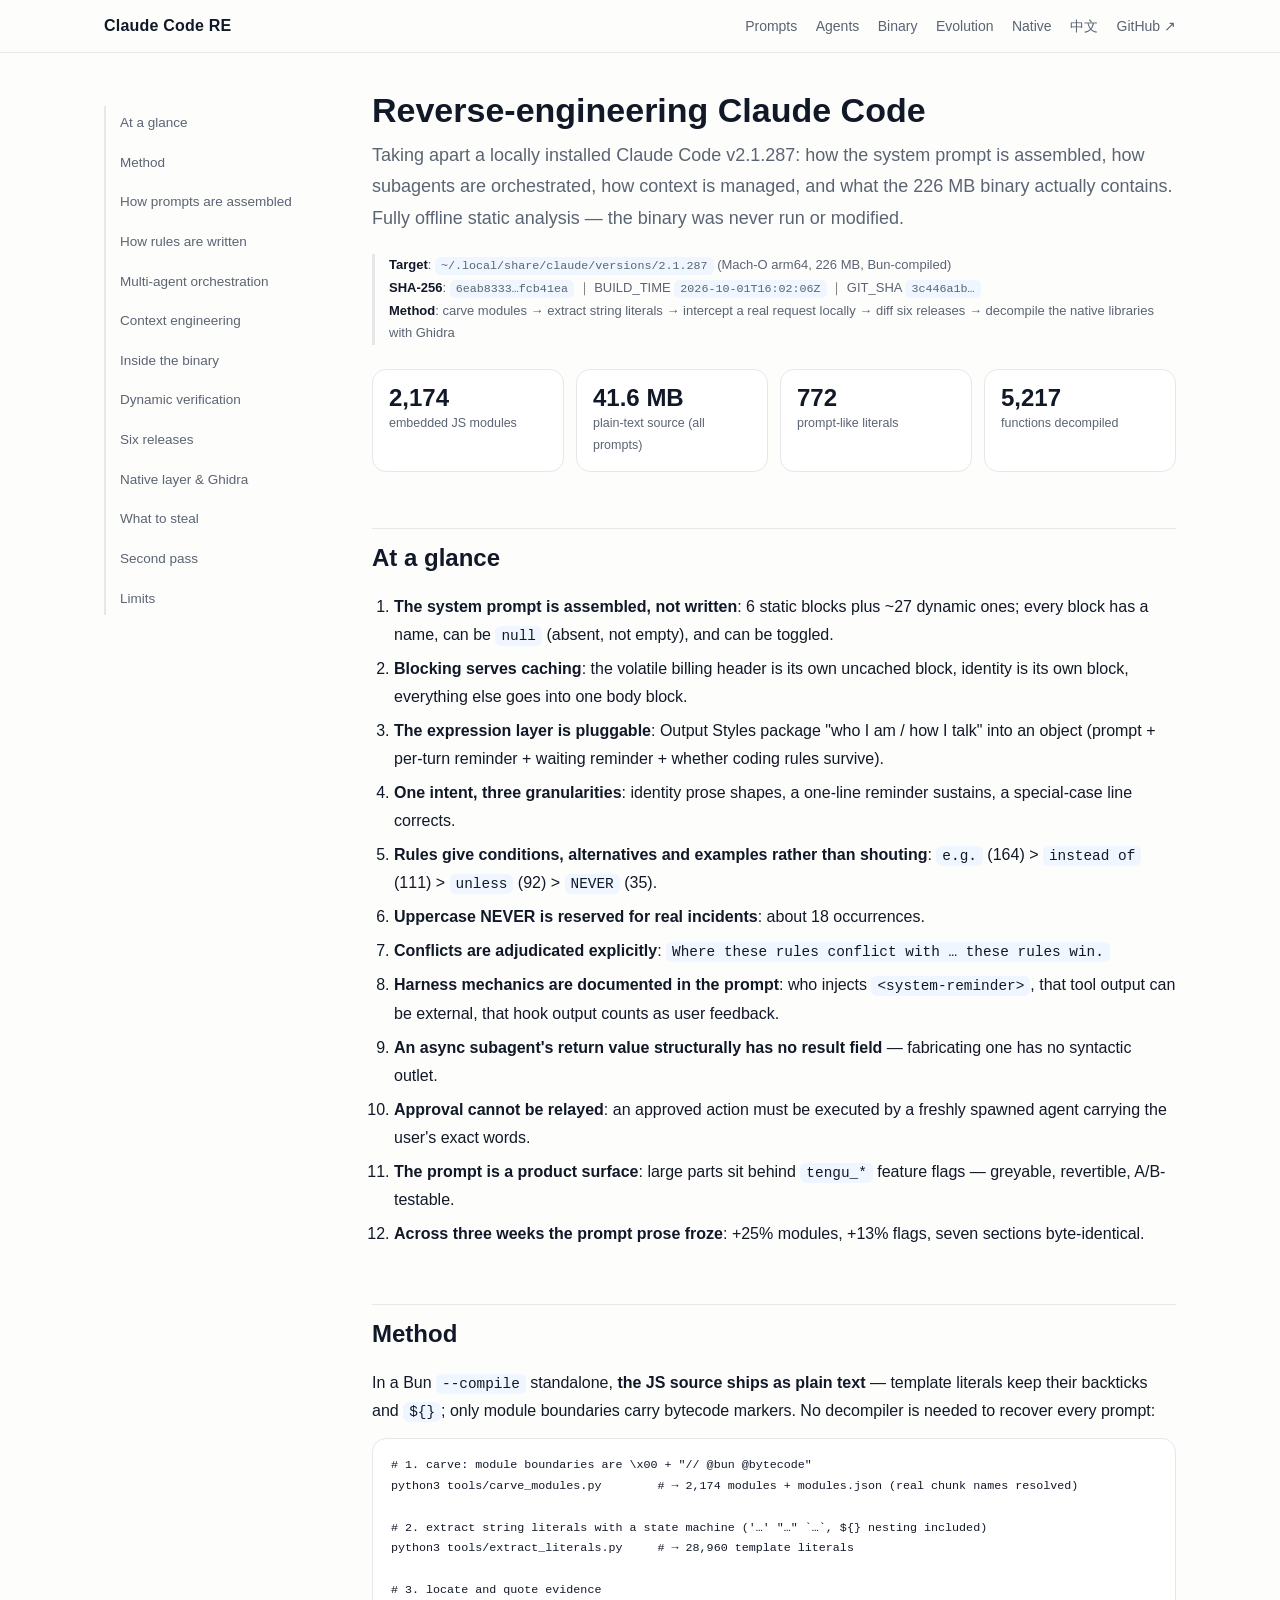
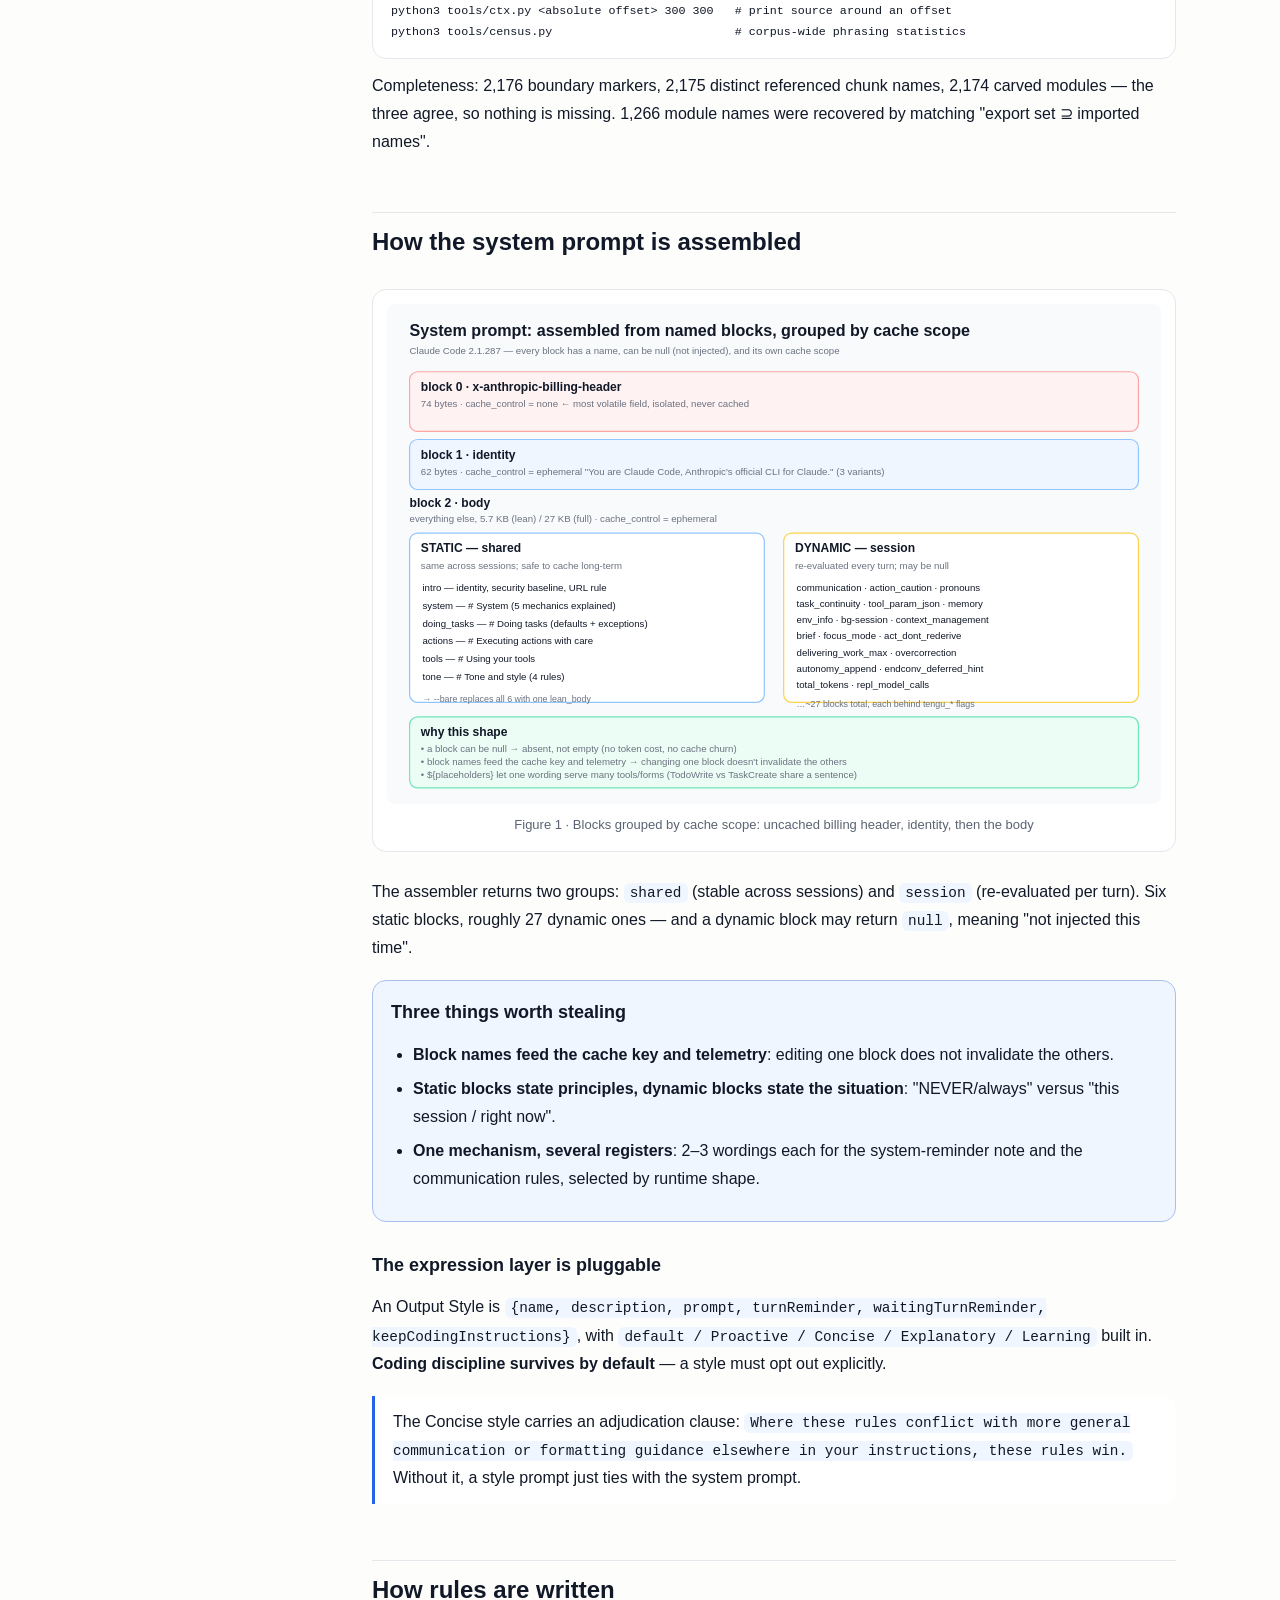
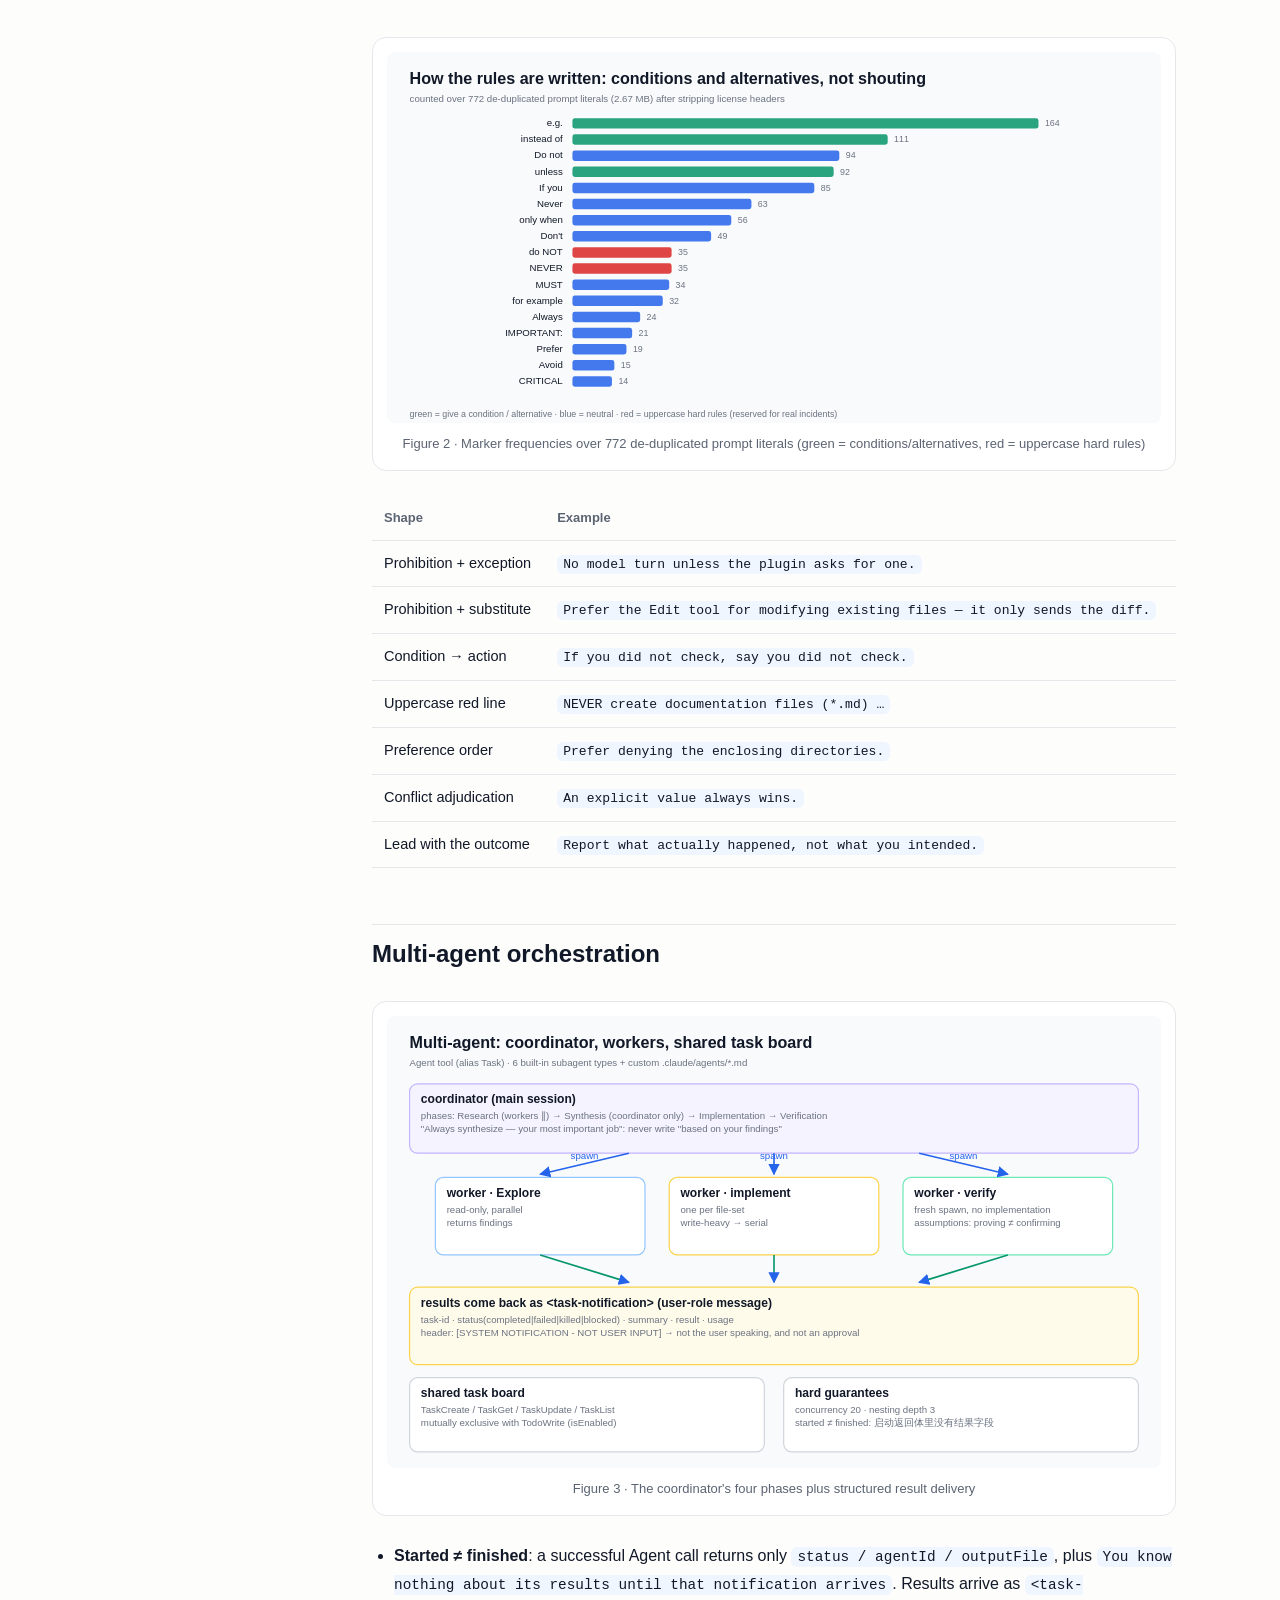
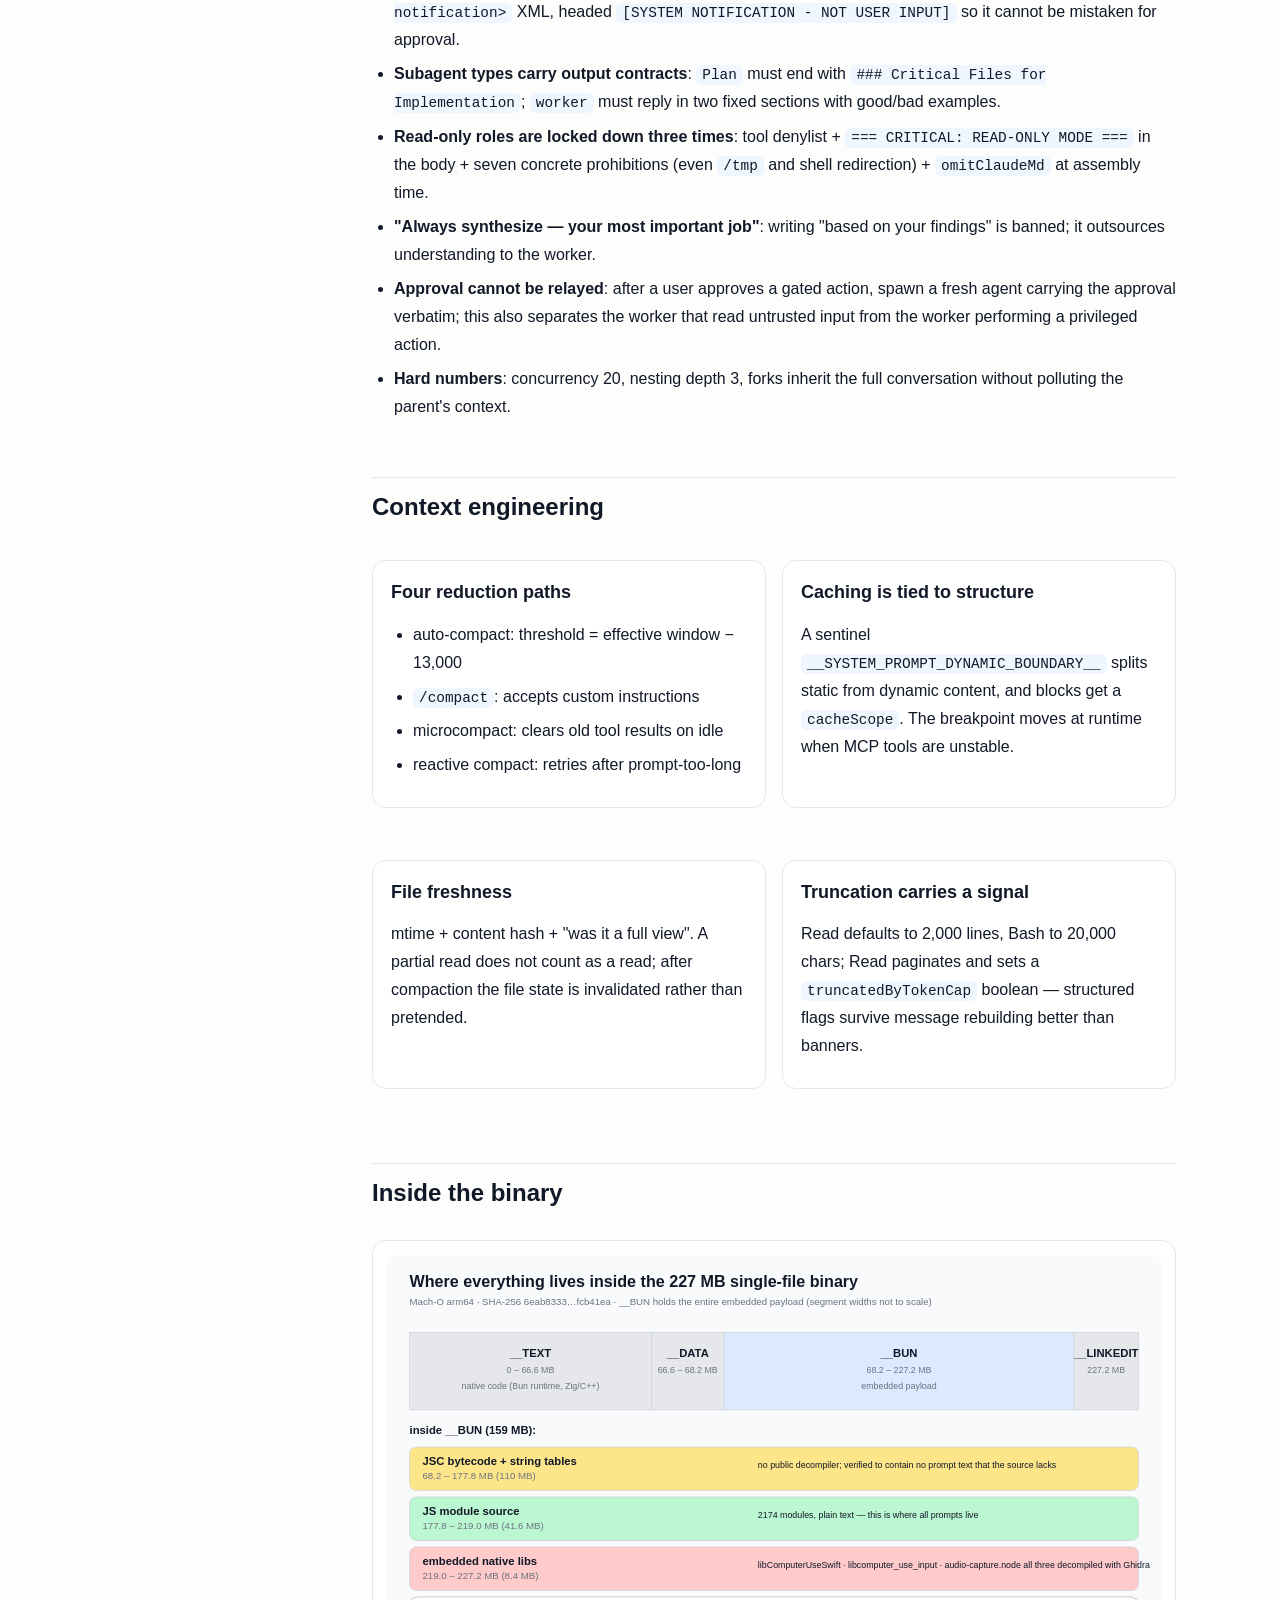
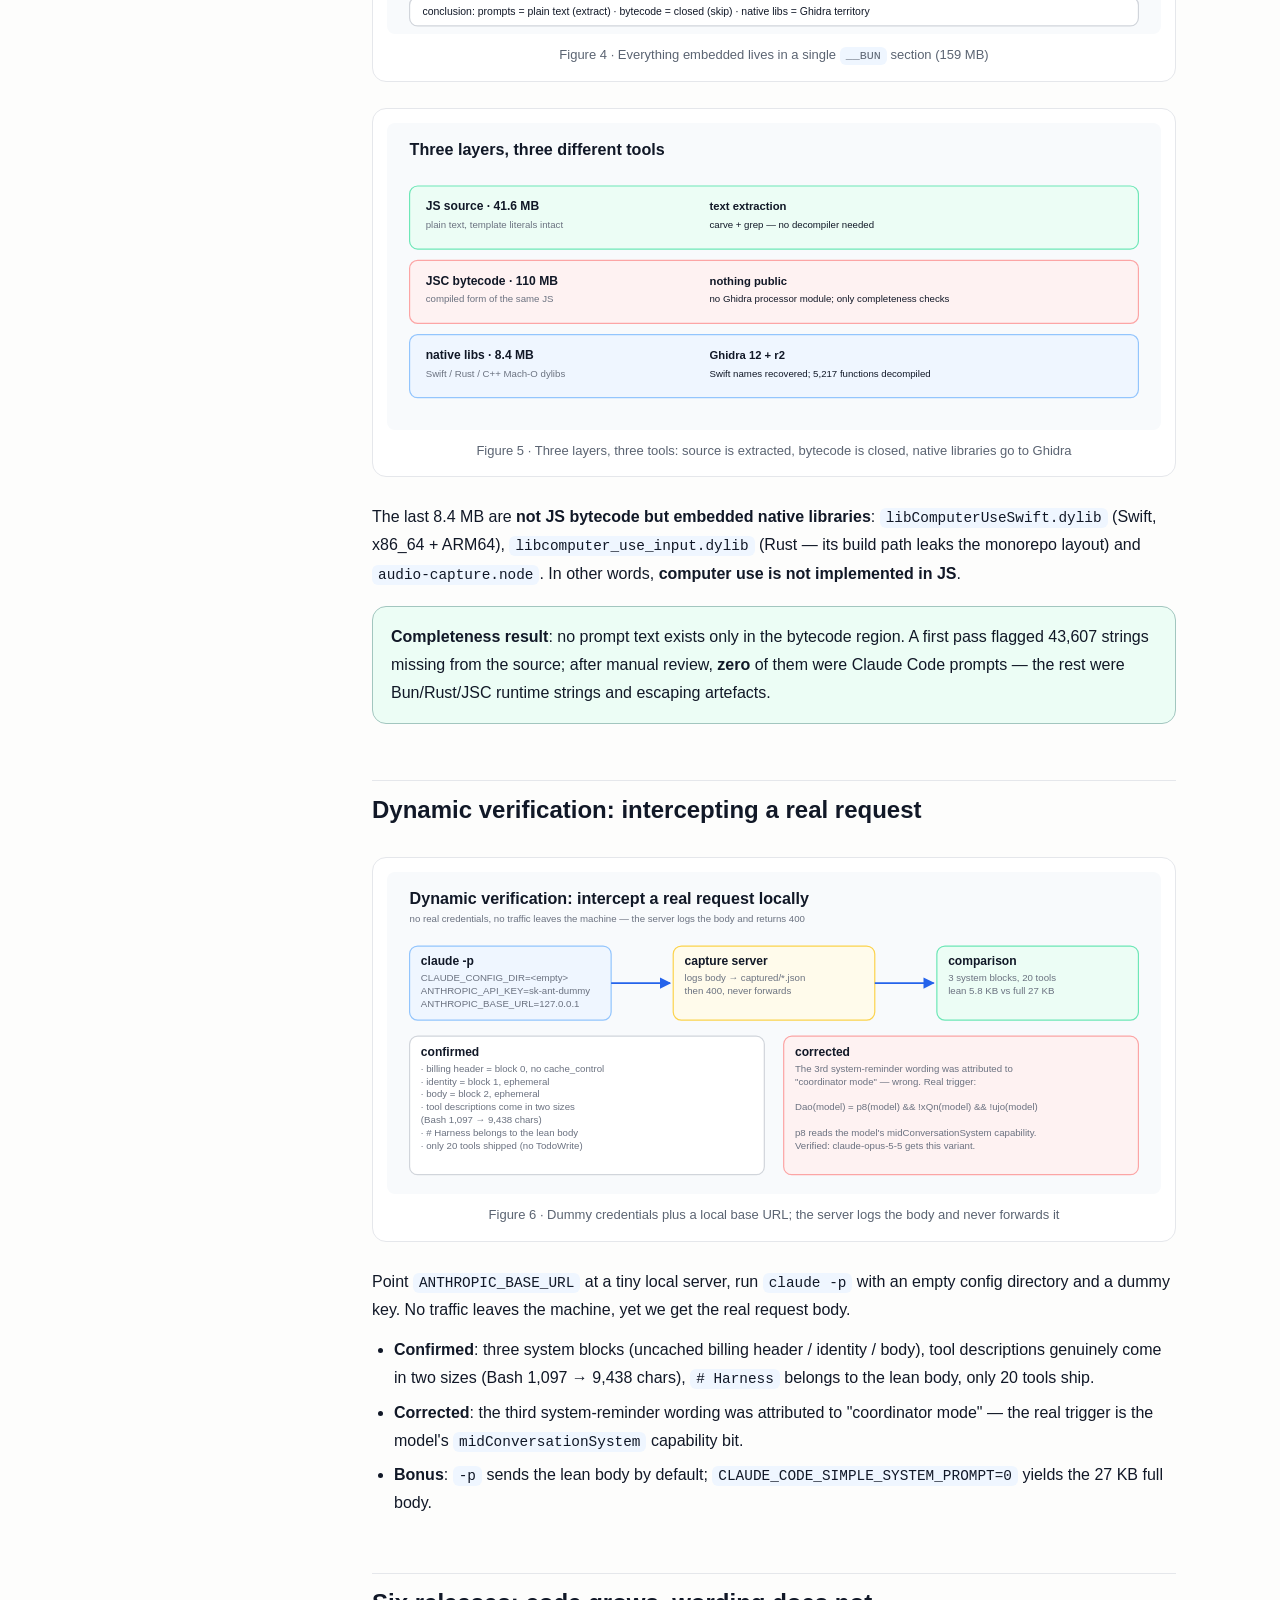
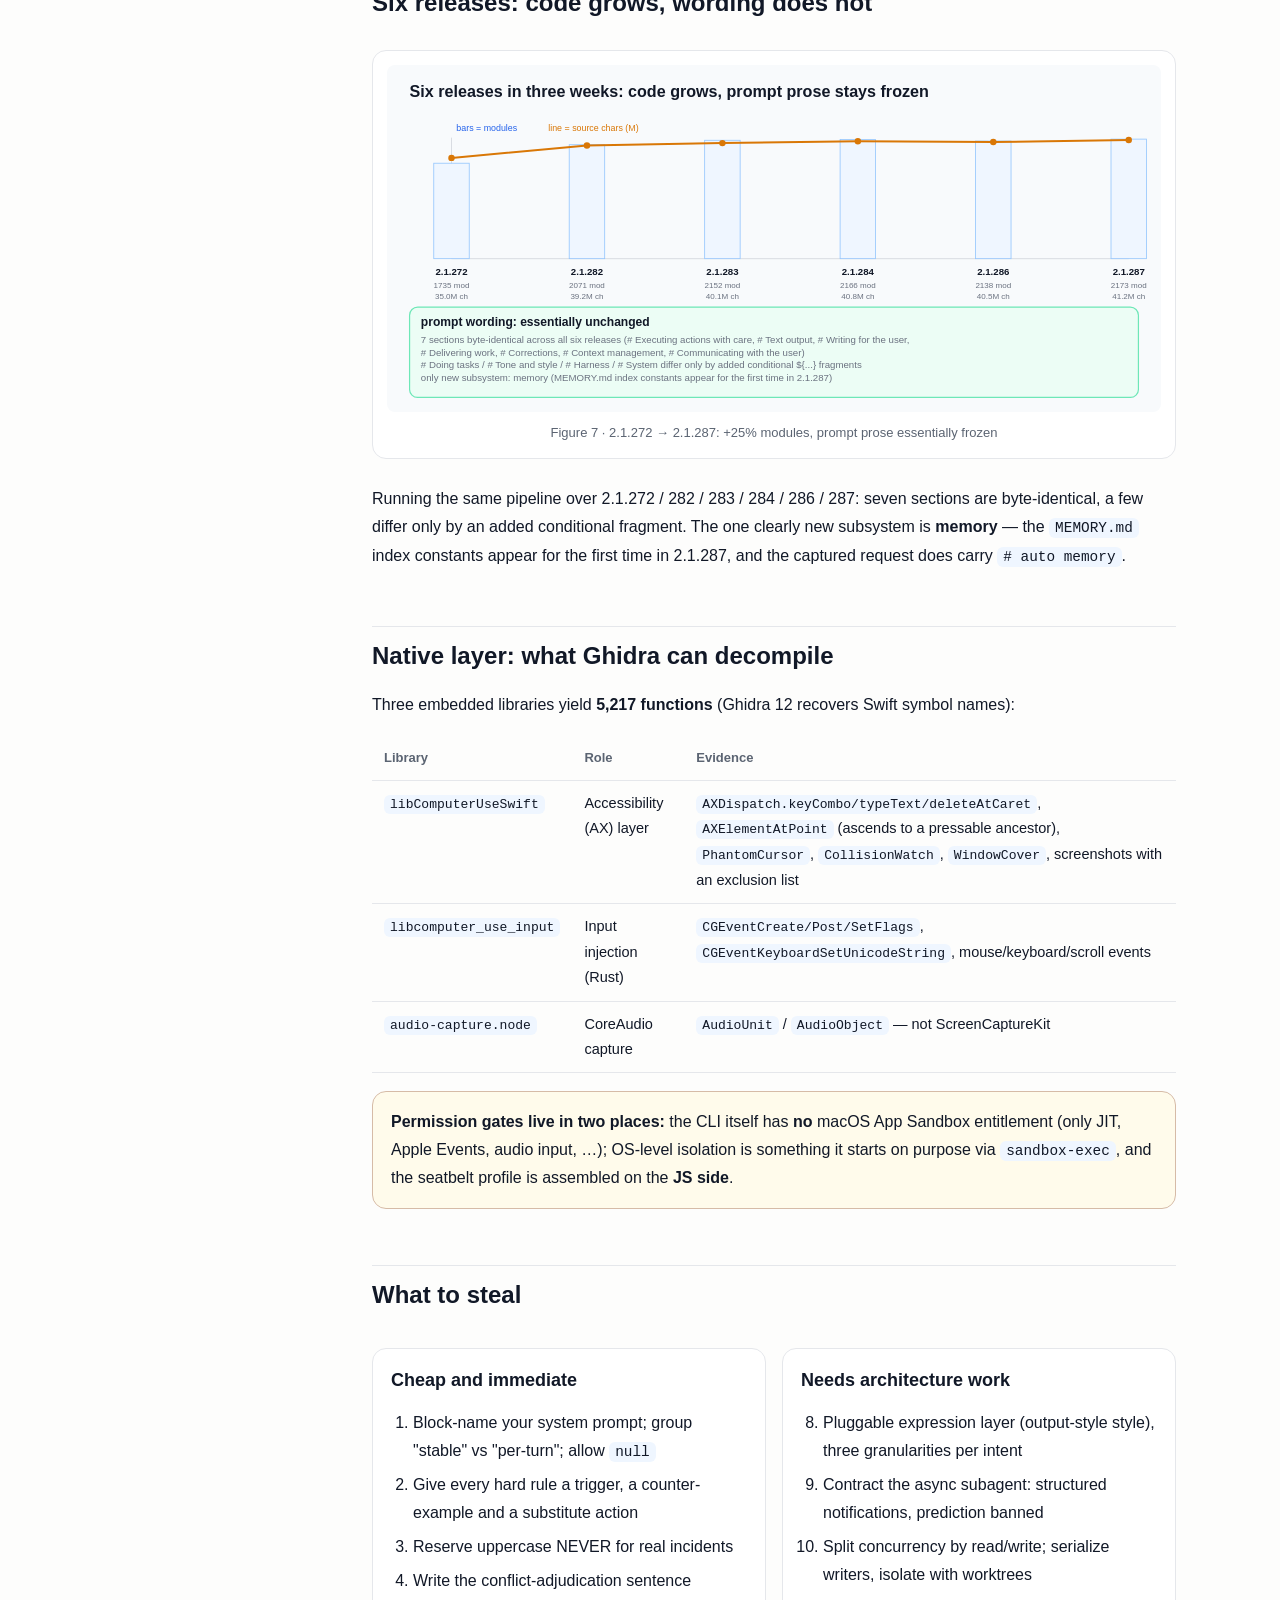
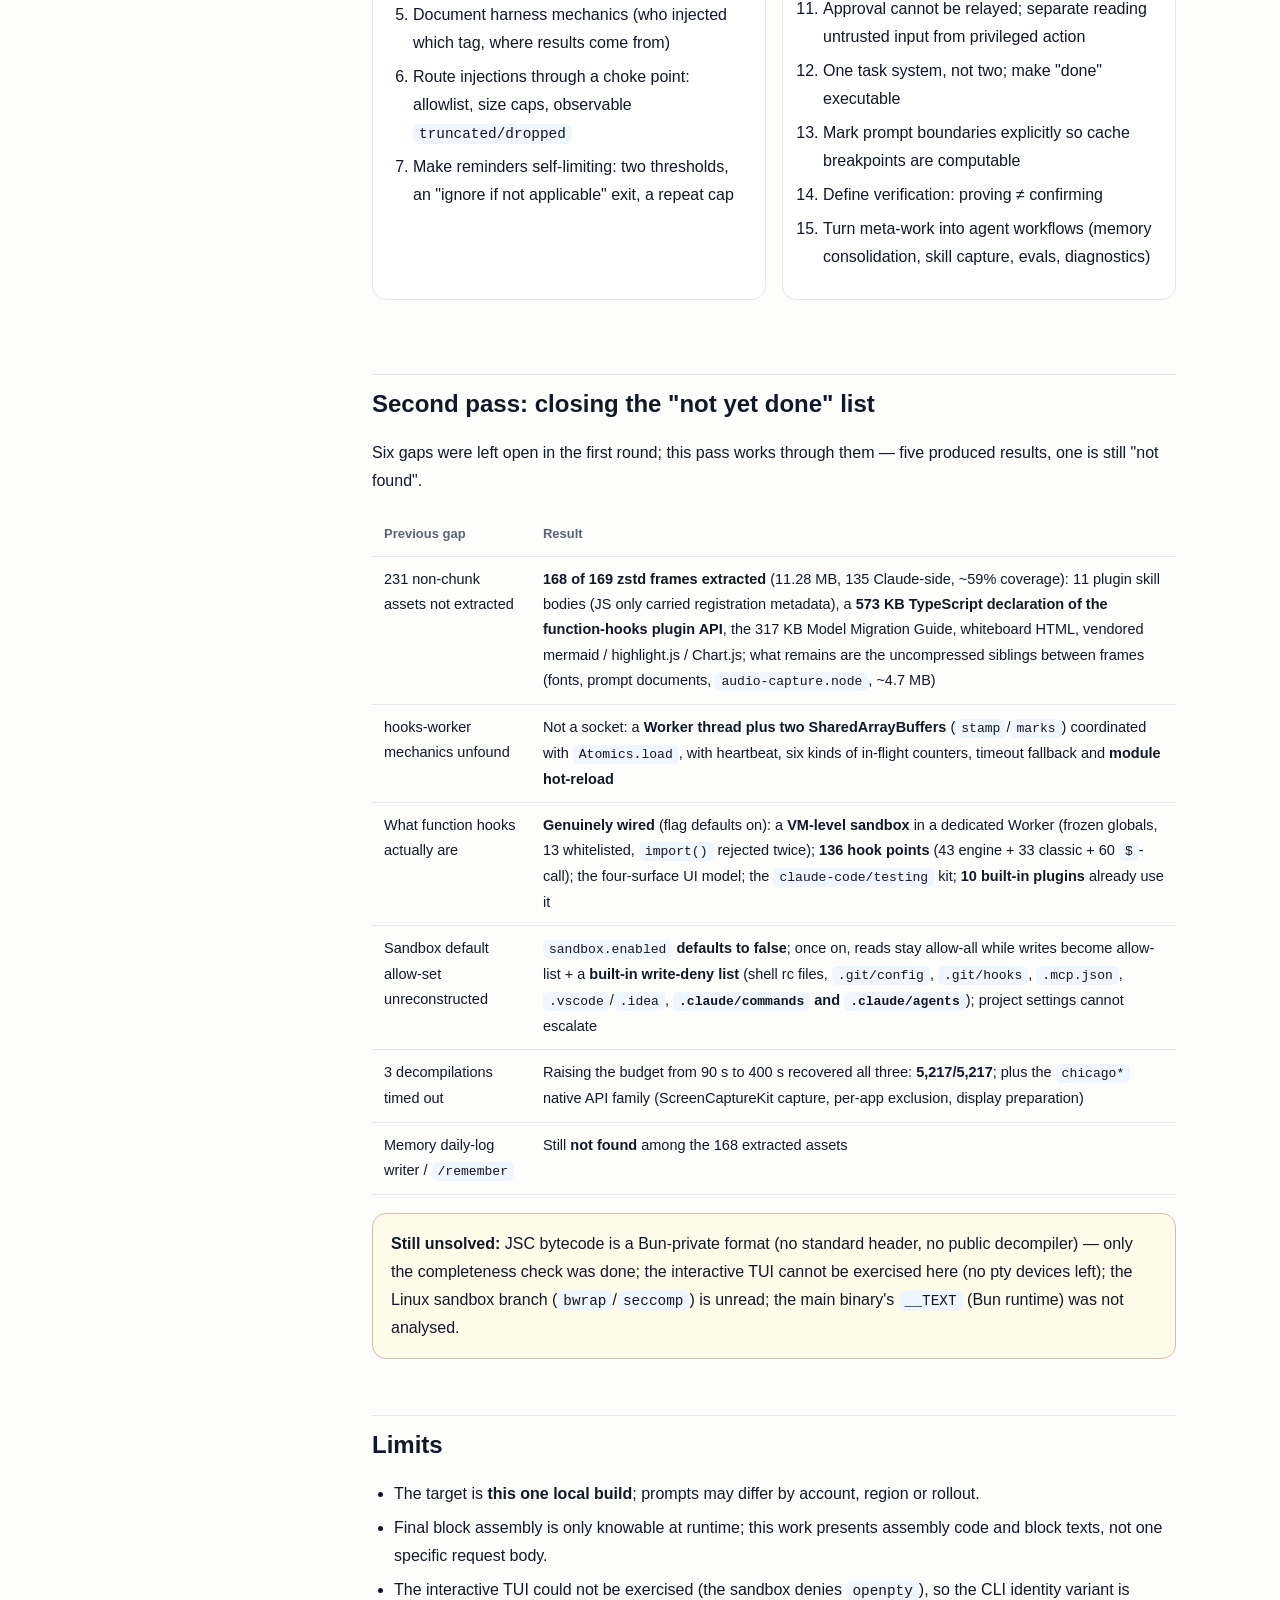
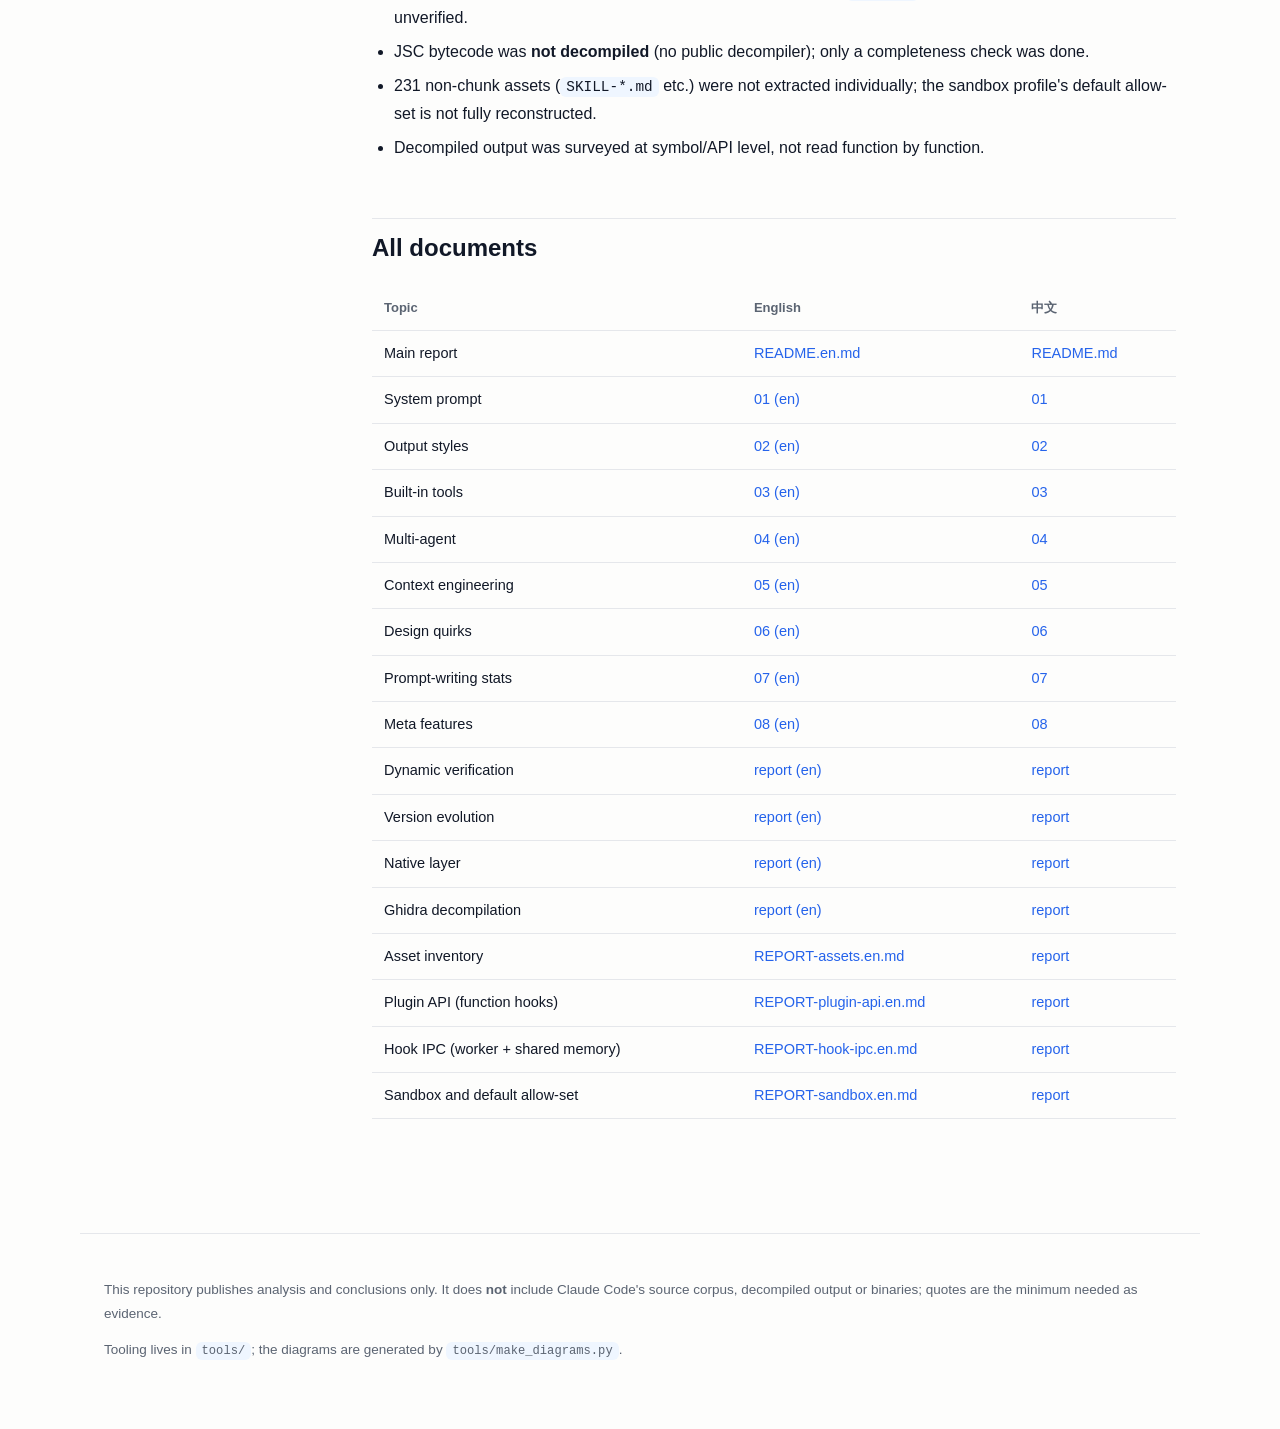
==== commit 9cc1dea1: "Second pass: close the known gaps — assets, plugin API, hook IPC, sandbox, native - assets: 168/169 " ====
--- a/docs/en.html
+++ b/docs/en.html
@@ -36,6 +36,7 @@
     <li><a href="#evolution">Six releases</a></li>
     <li><a href="#native">Native layer &amp; Ghidra</a></li>
     <li><a href="#lessons">What to steal</a></li>
+    <li><a href="#round2">Second pass</a></li>
     <li><a href="#limits">Limits</a></li>
   </ol>
 </aside>
@@ -236,6 +237,23 @@
       <li>Turn meta-work into agent workflows (memory consolidation, skill capture, evals, diagnostics)</li>
     </ol>
   </div>
+</div>
+
+<h2 id="round2">Second pass: closing the "not yet done" list</h2>
+<p>Six gaps were left open in the first round; this pass works through them — five produced results, one is still "not found".</p>
+<table>
+  <thead><tr><th>Previous gap</th><th>Result</th></tr></thead>
+  <tbody>
+    <tr><td>231 non-chunk assets not extracted</td><td><b>168 of 169 zstd frames extracted</b> (11.28 MB, 135 Claude-side, ~59% coverage): 11 plugin skill bodies (JS only carried registration metadata), a <b>573 KB TypeScript declaration of the function-hooks plugin API</b>, the 317 KB Model Migration Guide, whiteboard HTML, vendored mermaid / highlight.js / Chart.js; what remains are the uncompressed siblings between frames (fonts, prompt documents, <code>audio-capture.node</code>, ~4.7 MB)</td></tr>
+    <tr><td>hooks-worker mechanics unfound</td><td>Not a socket: a <b>Worker thread plus two SharedArrayBuffers</b> (<code>stamp</code>/<code>marks</code>) coordinated with <code>Atomics.load</code>, with heartbeat, six kinds of in-flight counters, timeout fallback and <b>module hot-reload</b></td></tr>
+    <tr><td>What function hooks actually are</td><td><b>Genuinely wired</b> (flag defaults on): a <b>VM-level sandbox</b> in a dedicated Worker (frozen globals, 13 whitelisted, <code>import()</code> rejected twice); <b>136 hook points</b> (43 engine + 33 classic + 60 <code>$</code>-call); the four-surface UI model; the <code>claude-code/testing</code> kit; <b>10 built-in plugins</b> already use it</td></tr>
+    <tr><td>Sandbox default allow-set unreconstructed</td><td><code>sandbox.enabled</code> <b>defaults to false</b>; once on, reads stay allow-all while writes become allow-list + a <b>built-in write-deny list</b> (shell rc files, <code>.git/config</code>, <code>.git/hooks</code>, <code>.mcp.json</code>, <code>.vscode</code>/<code>.idea</code>, <b><code>.claude/commands</code> and <code>.claude/agents</code></b>); project settings cannot escalate</td></tr>
+    <tr><td>3 decompilations timed out</td><td>Raising the budget from 90 s to 400 s recovered all three: <b>5,217/5,217</b>; plus the <code>chicago*</code> native API family (ScreenCaptureKit capture, per-app exclusion, display preparation)</td></tr>
+    <tr><td>Memory daily-log writer / <code>/remember</code></td><td>Still <b>not found</b> among the 168 extracted assets</td></tr>
+  </tbody>
+</table>
+<div class="card warn">
+  <b>Still unsolved:</b> JSC bytecode is a Bun-private format (no standard header, no public decompiler) — only the completeness check was done; the interactive TUI cannot be exercised here (no pty devices left); the Linux sandbox branch (<code>bwrap</code>/<code>seccomp</code>) is unread; the main binary's <code>__TEXT</code> (Bun runtime) was not analysed.
 </div>
 
 <h2 id="limits">Limits</h2>
@@ -265,6 +283,10 @@
     <tr><td>Version evolution</td><td><a href="https://github.com/louisyeaaah/claude-code-re/blob/main/evolution/REPORT-evolution.en.md">report (en)</a></td><td><a href="https://github.com/louisyeaaah/claude-code-re/blob/main/evolution/REPORT-evolution.md">report</a></td></tr>
     <tr><td>Native layer</td><td><a href="https://github.com/louisyeaaah/claude-code-re/blob/main/verify/REPORT-native.en.md">report (en)</a></td><td><a href="https://github.com/louisyeaaah/claude-code-re/blob/main/verify/REPORT-native.md">report</a></td></tr>
     <tr><td>Ghidra decompilation</td><td><a href="https://github.com/louisyeaaah/claude-code-re/blob/main/verify/REPORT-ghidra.en.md">report (en)</a></td><td><a href="https://github.com/louisyeaaah/claude-code-re/blob/main/verify/REPORT-ghidra.md">report</a></td></tr>
+    <tr><td>Asset inventory</td><td><a href="https://github.com/louisyeaaah/claude-code-re/blob/main/verify/REPORT-assets.en.md">REPORT-assets.en.md</a></td><td><a href="https://github.com/louisyeaaah/claude-code-re/blob/main/verify/REPORT-assets.md">report</a></td></tr>
+    <tr><td>Plugin API (function hooks)</td><td><a href="https://github.com/louisyeaaah/claude-code-re/blob/main/verify/REPORT-plugin-api.en.md">REPORT-plugin-api.en.md</a></td><td><a href="https://github.com/louisyeaaah/claude-code-re/blob/main/verify/REPORT-plugin-api.md">report</a></td></tr>
+    <tr><td>Hook IPC (worker + shared memory)</td><td><a href="https://github.com/louisyeaaah/claude-code-re/blob/main/verify/REPORT-hook-ipc.en.md">REPORT-hook-ipc.en.md</a></td><td><a href="https://github.com/louisyeaaah/claude-code-re/blob/main/verify/REPORT-hook-ipc.md">report</a></td></tr>
+    <tr><td>Sandbox and default allow-set</td><td><a href="https://github.com/louisyeaaah/claude-code-re/blob/main/verify/REPORT-sandbox.en.md">REPORT-sandbox.en.md</a></td><td><a href="https://github.com/louisyeaaah/claude-code-re/blob/main/verify/REPORT-sandbox.md">report</a></td></tr>
   </tbody>
 </table>
 
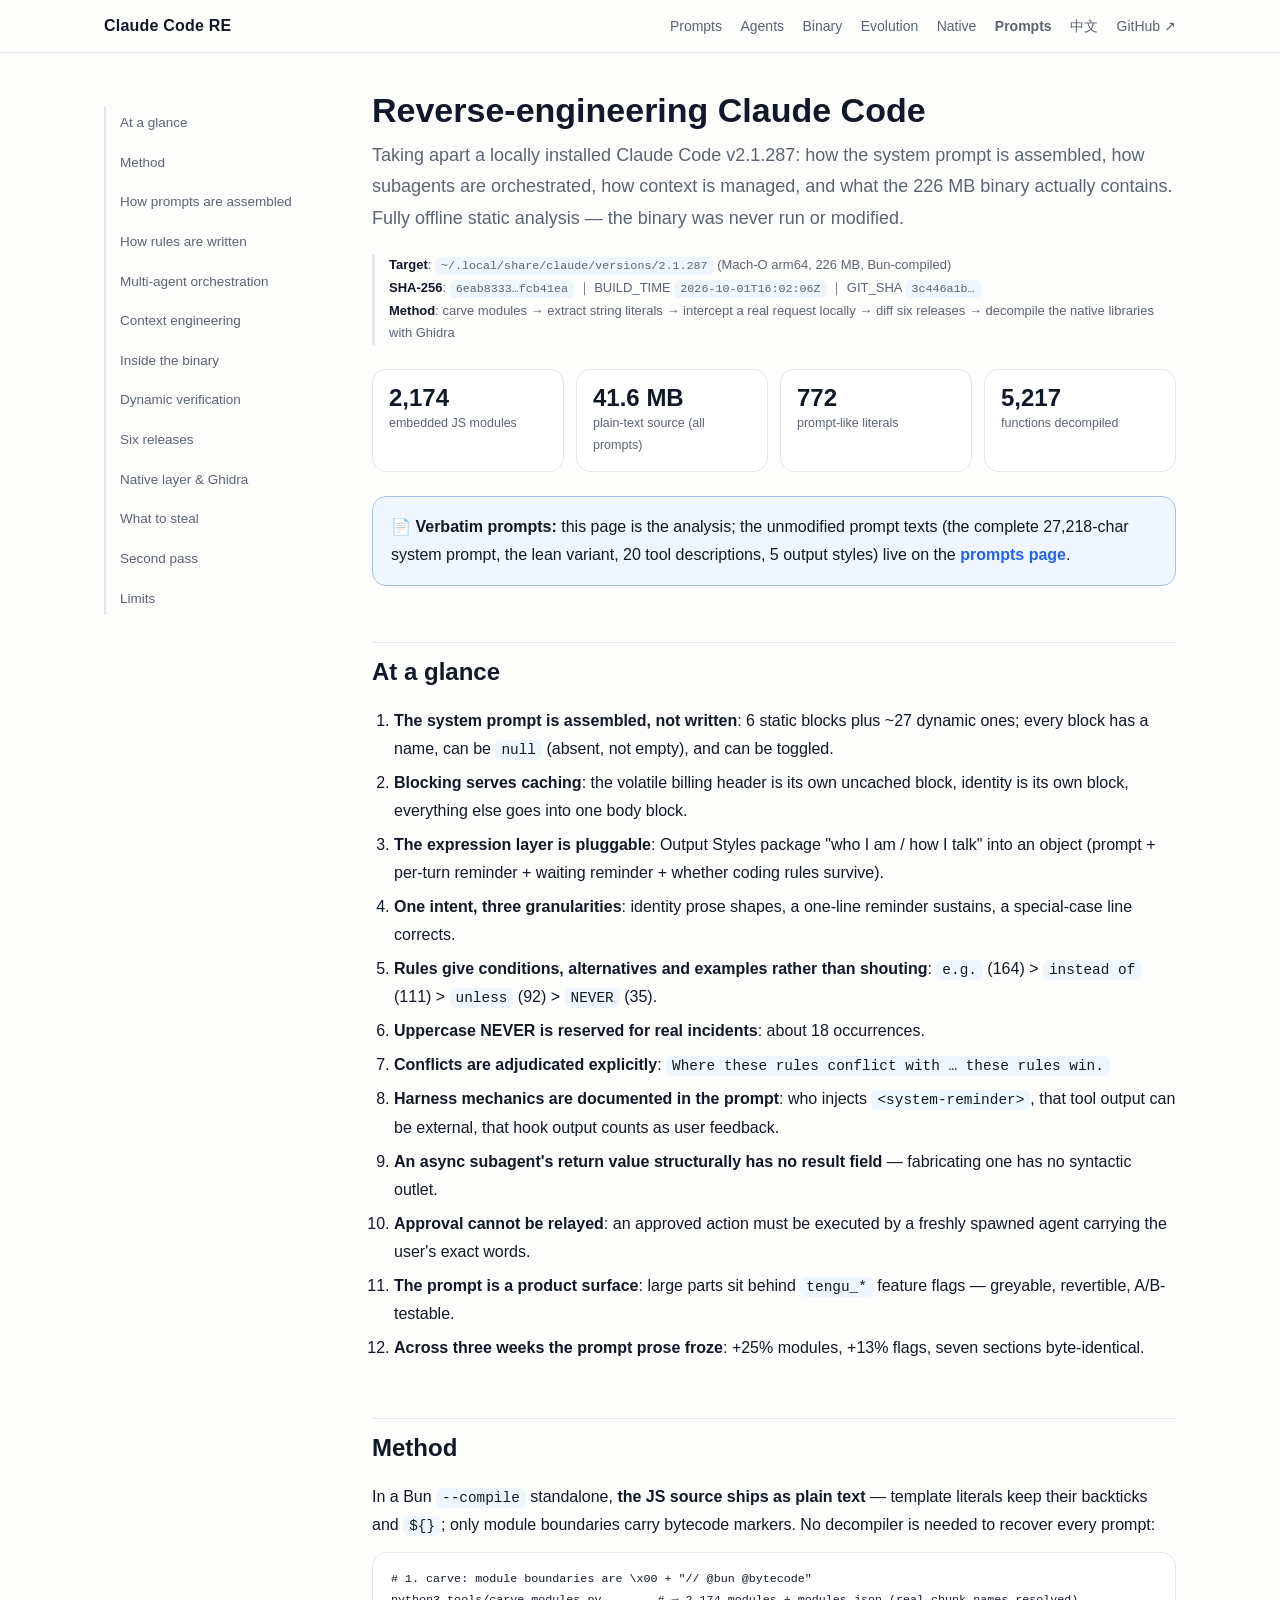
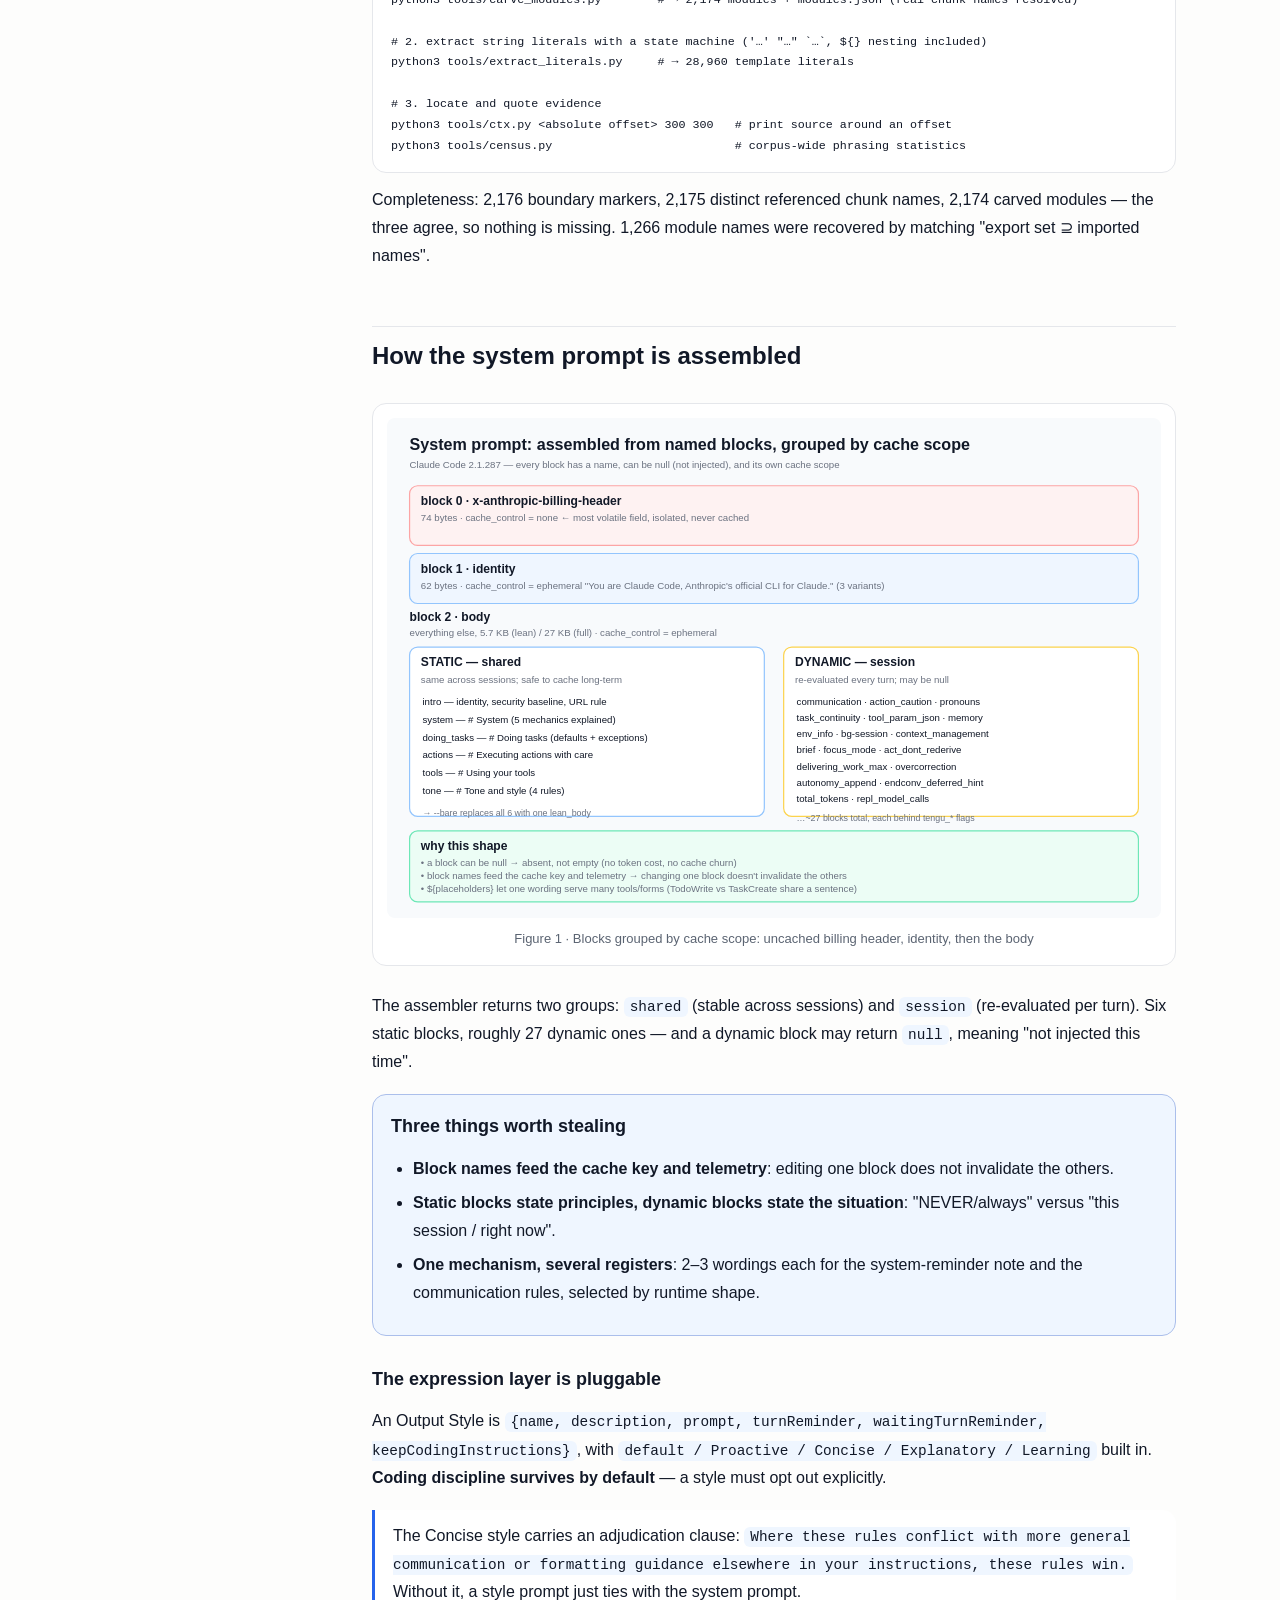
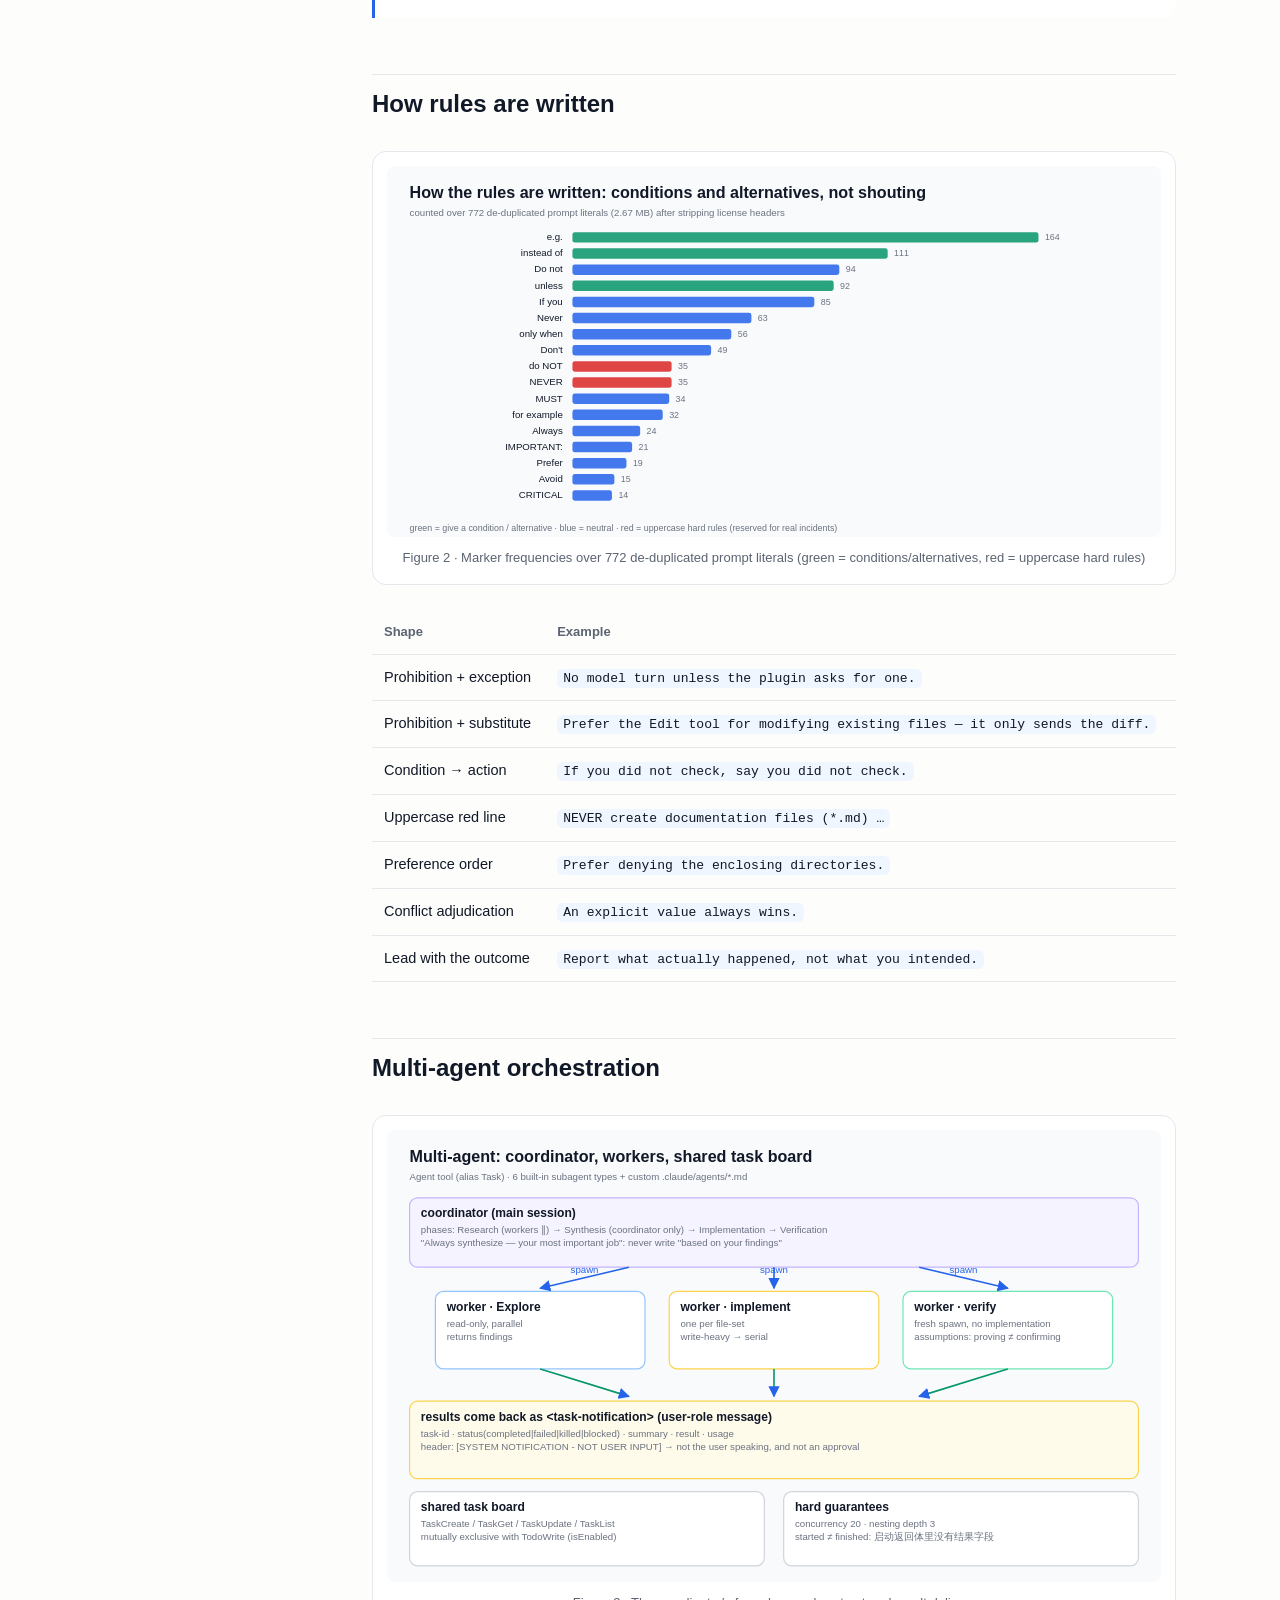
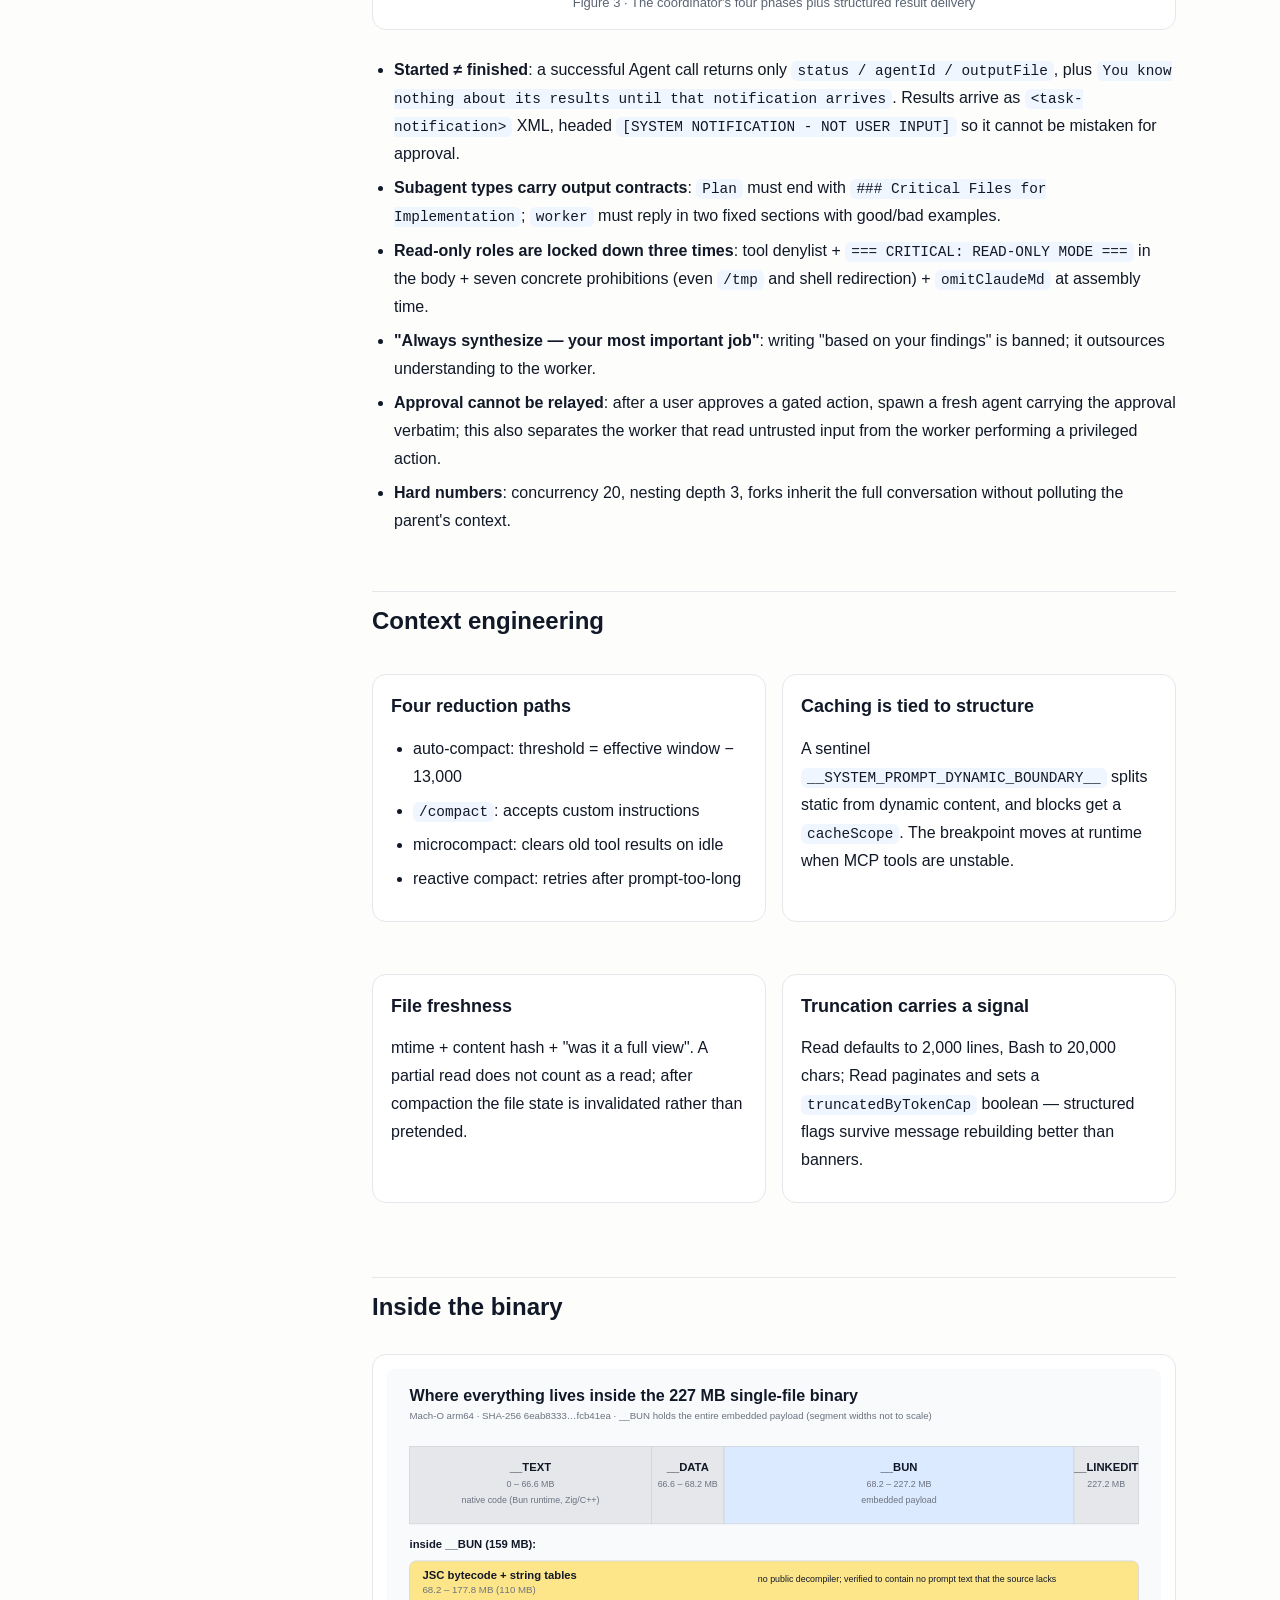
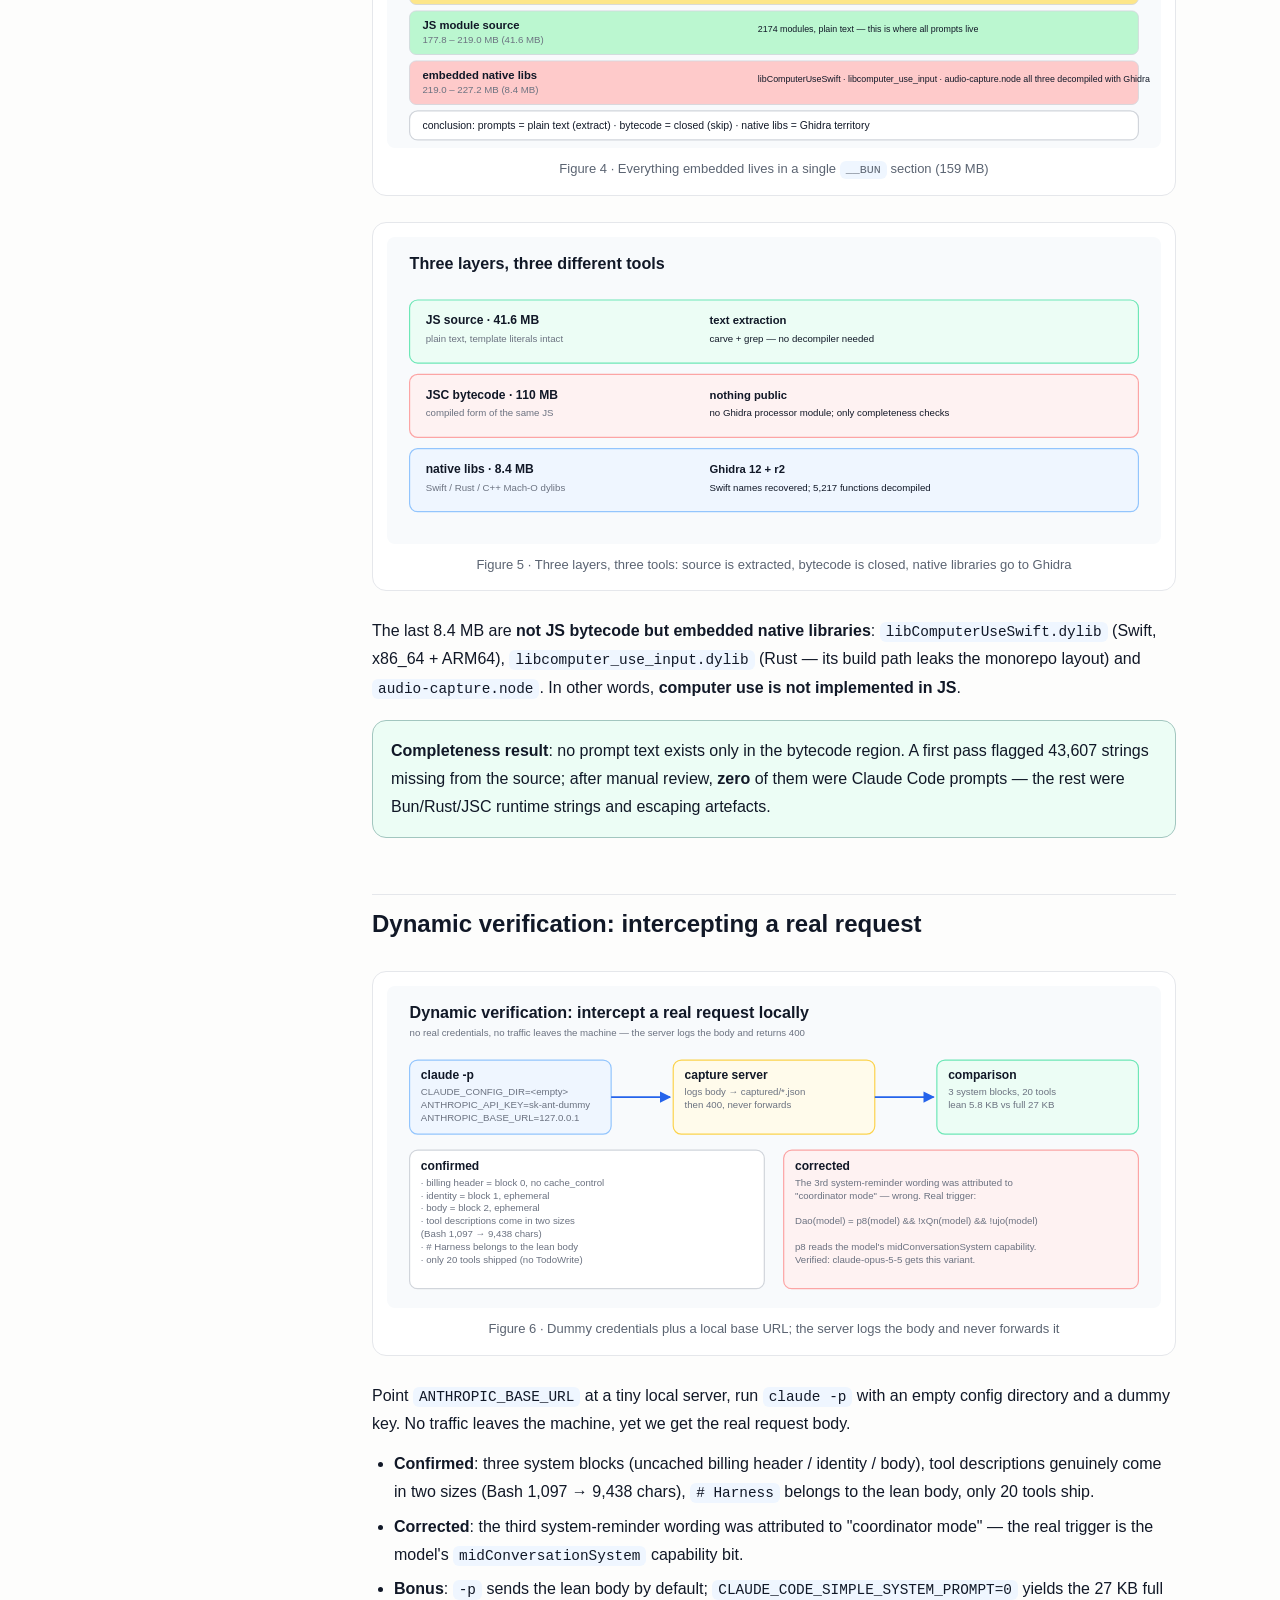
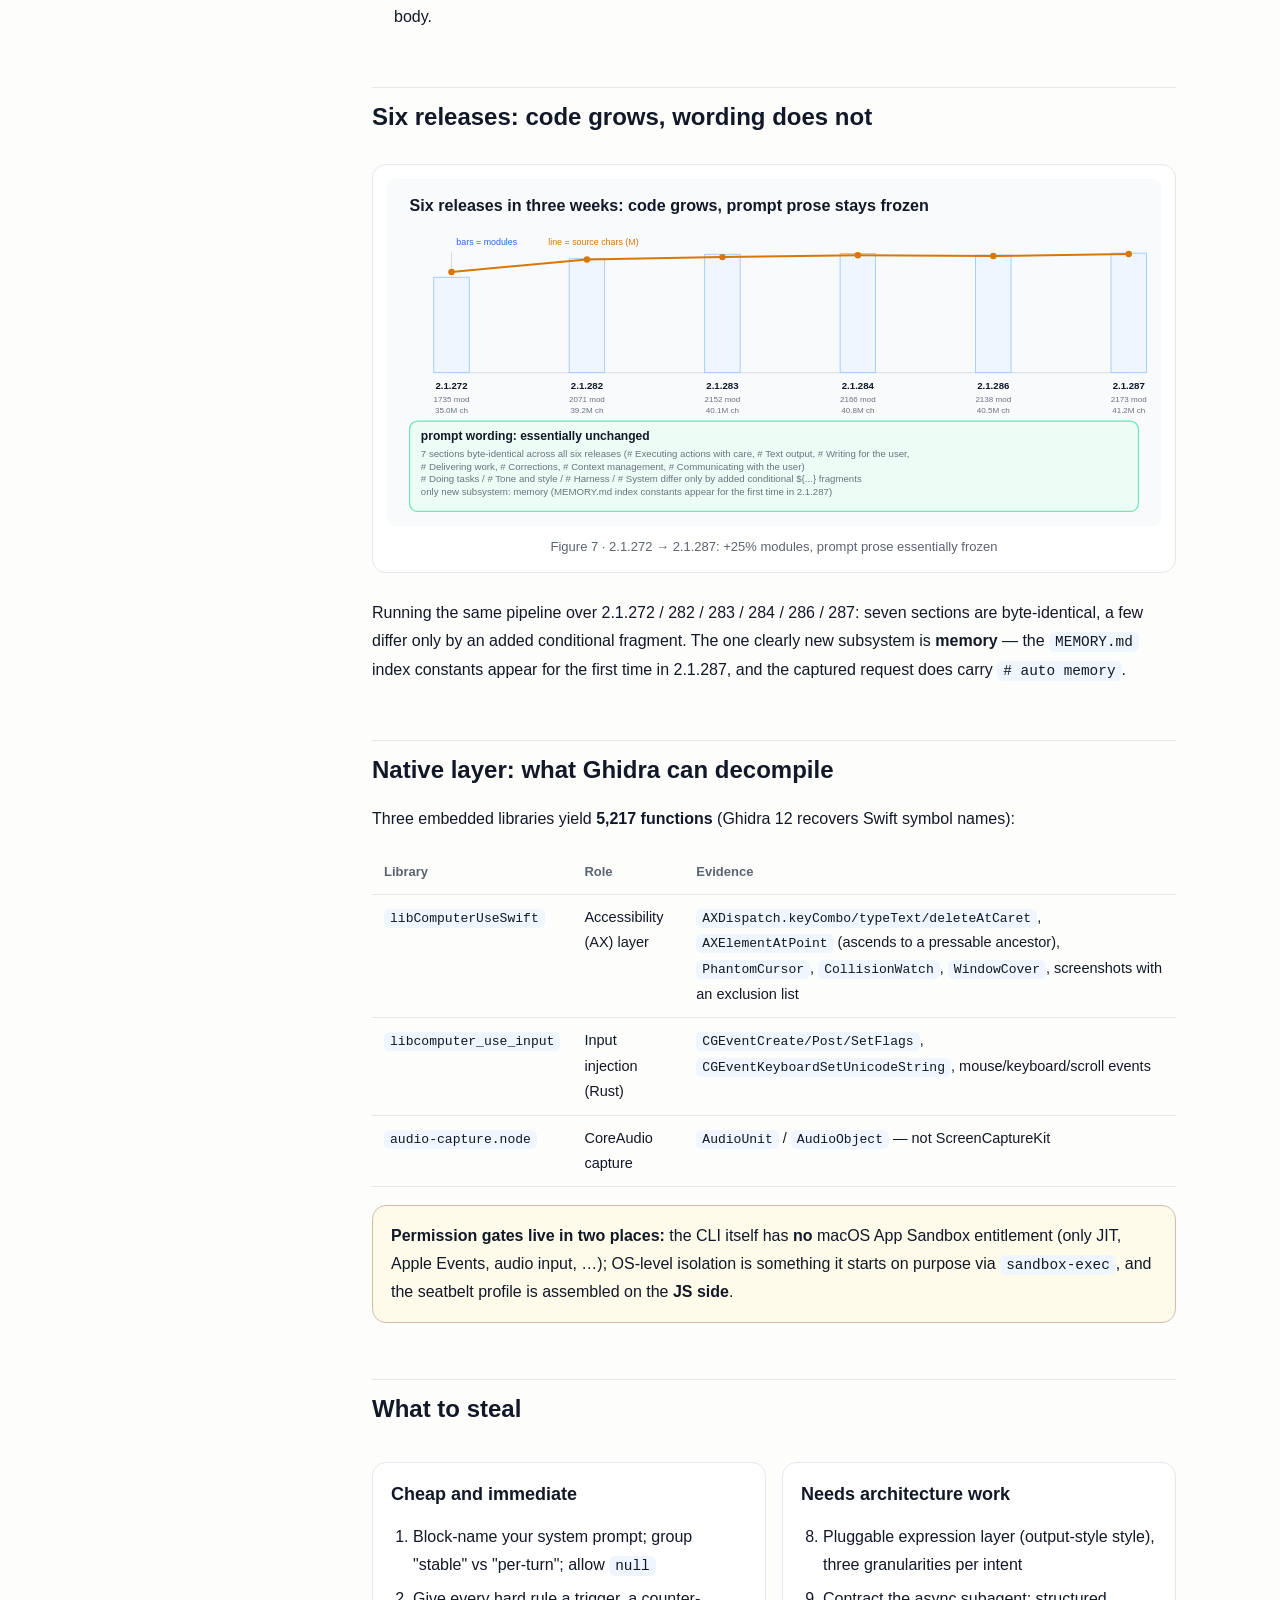
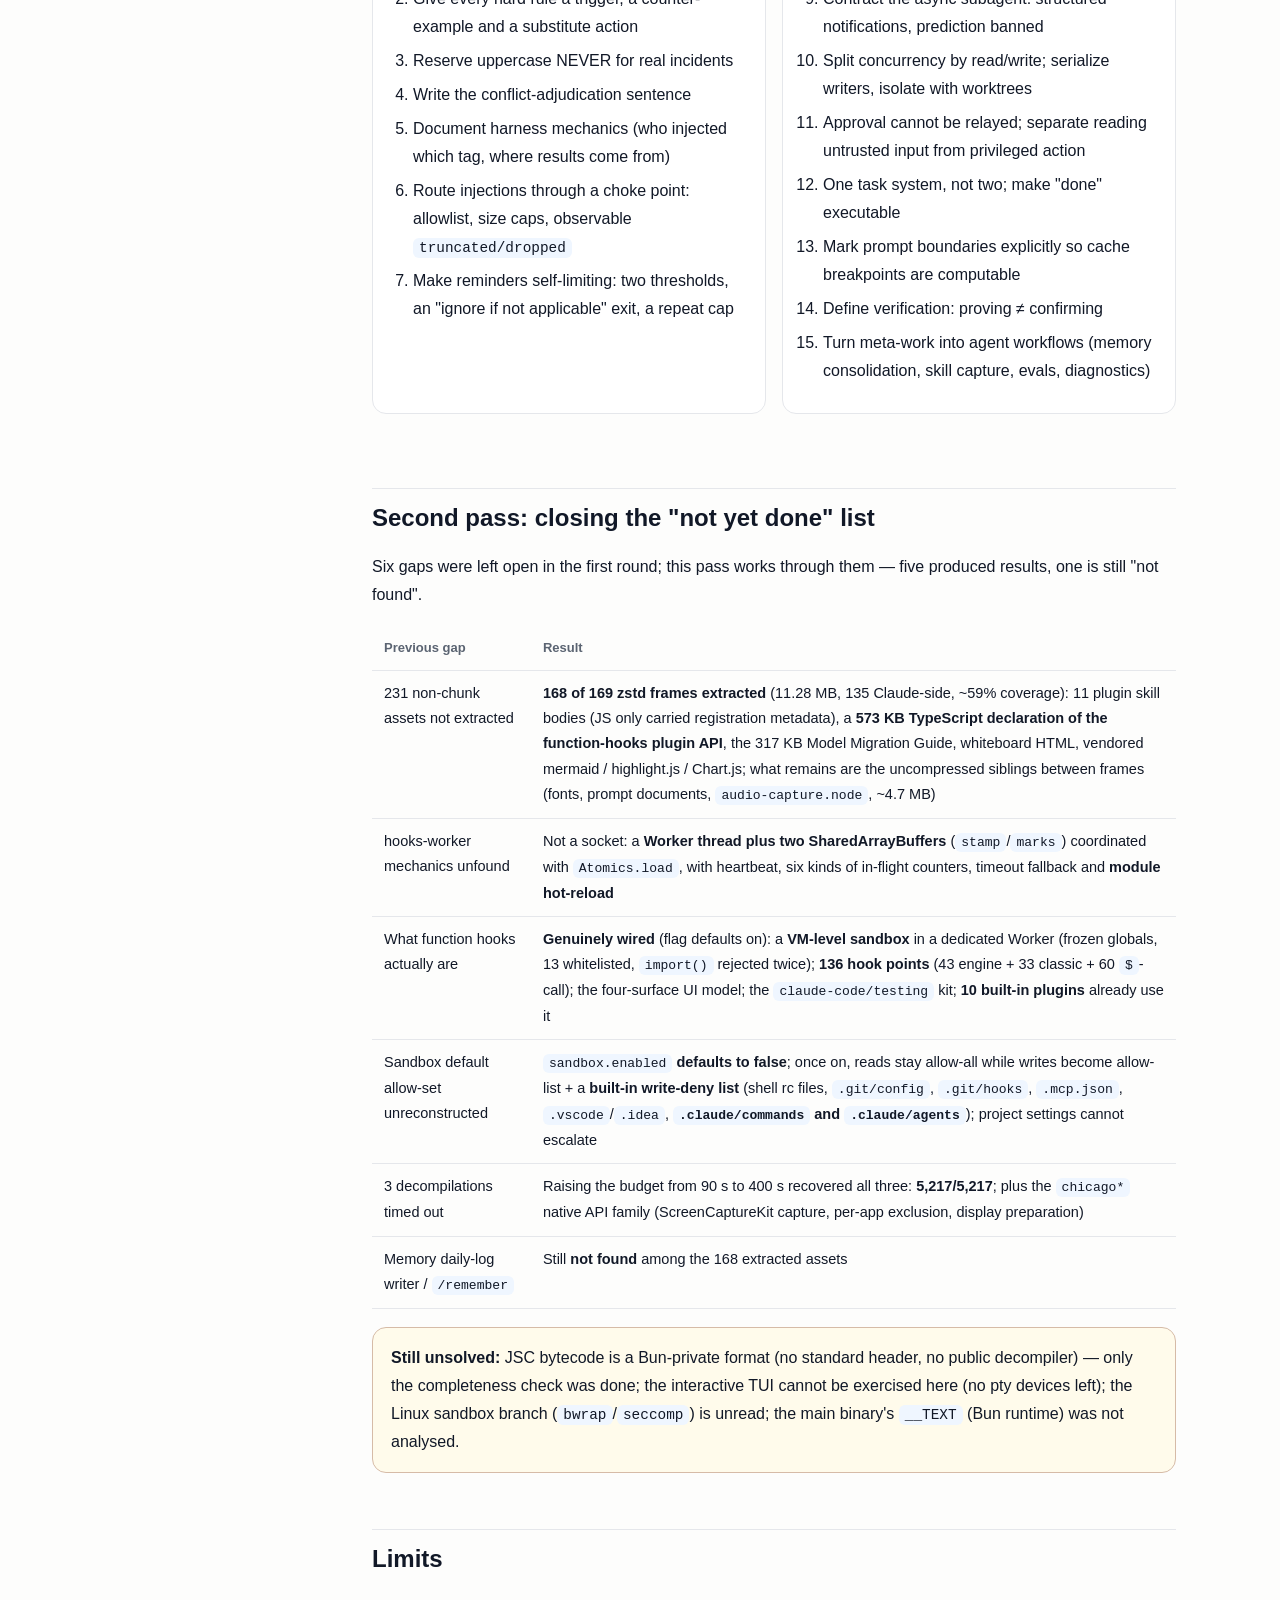
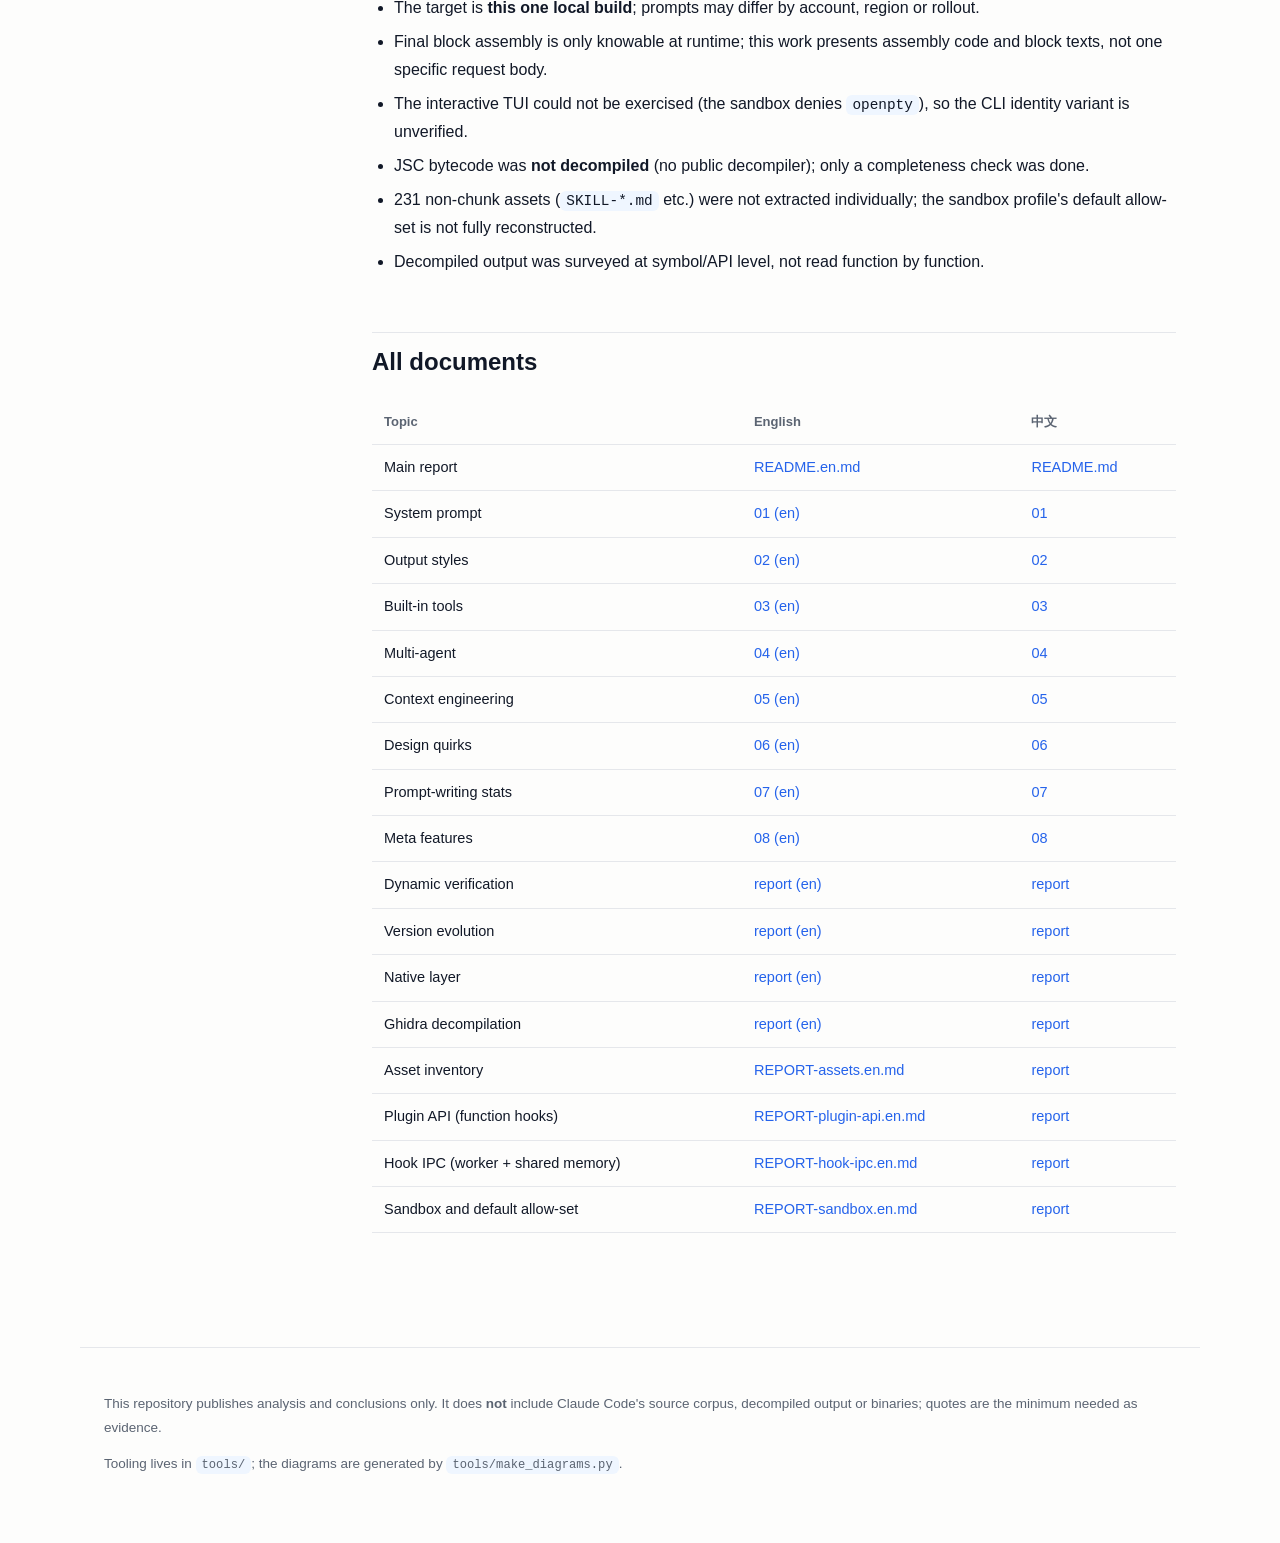
==== commit 3887fc95: "Publish the complete prompts on the Pages site New prompts/ directory with verbatim texts, plus two " ====
--- a/docs/en.html
+++ b/docs/en.html
@@ -17,6 +17,7 @@
     <a href="#binary">Binary</a>
     <a href="#evolution">Evolution</a>
     <a href="#native">Native</a>
+    <a href="prompts.en.html"><b>Prompts</b></a>
     <a href="index.html">中文</a>
     <a href="https://github.com/louisyeaaah/claude-code-re">GitHub ↗</a>
   </nav>
@@ -58,6 +59,9 @@
   <div class="stat"><div class="n">5,217</div><div class="k">functions decompiled</div></div>
 </div>
 
+<div class="card accent" style="margin-top:18px">
+  <b>📄 Verbatim prompts:</b> this page is the analysis; the unmodified prompt texts (the complete 27,218-char system prompt, the lean variant, 20 tool descriptions, 5 output styles) live on the <a href="prompts.en.html"><b>prompts page</b></a>.
+</div>
 <h2 id="overview">At a glance</h2>
 <ol>
   <li><b>The system prompt is assembled, not written</b>: 6 static blocks plus ~27 dynamic ones; every block has a name, can be <code>null</code> (absent, not empty), and can be toggled.</li>
